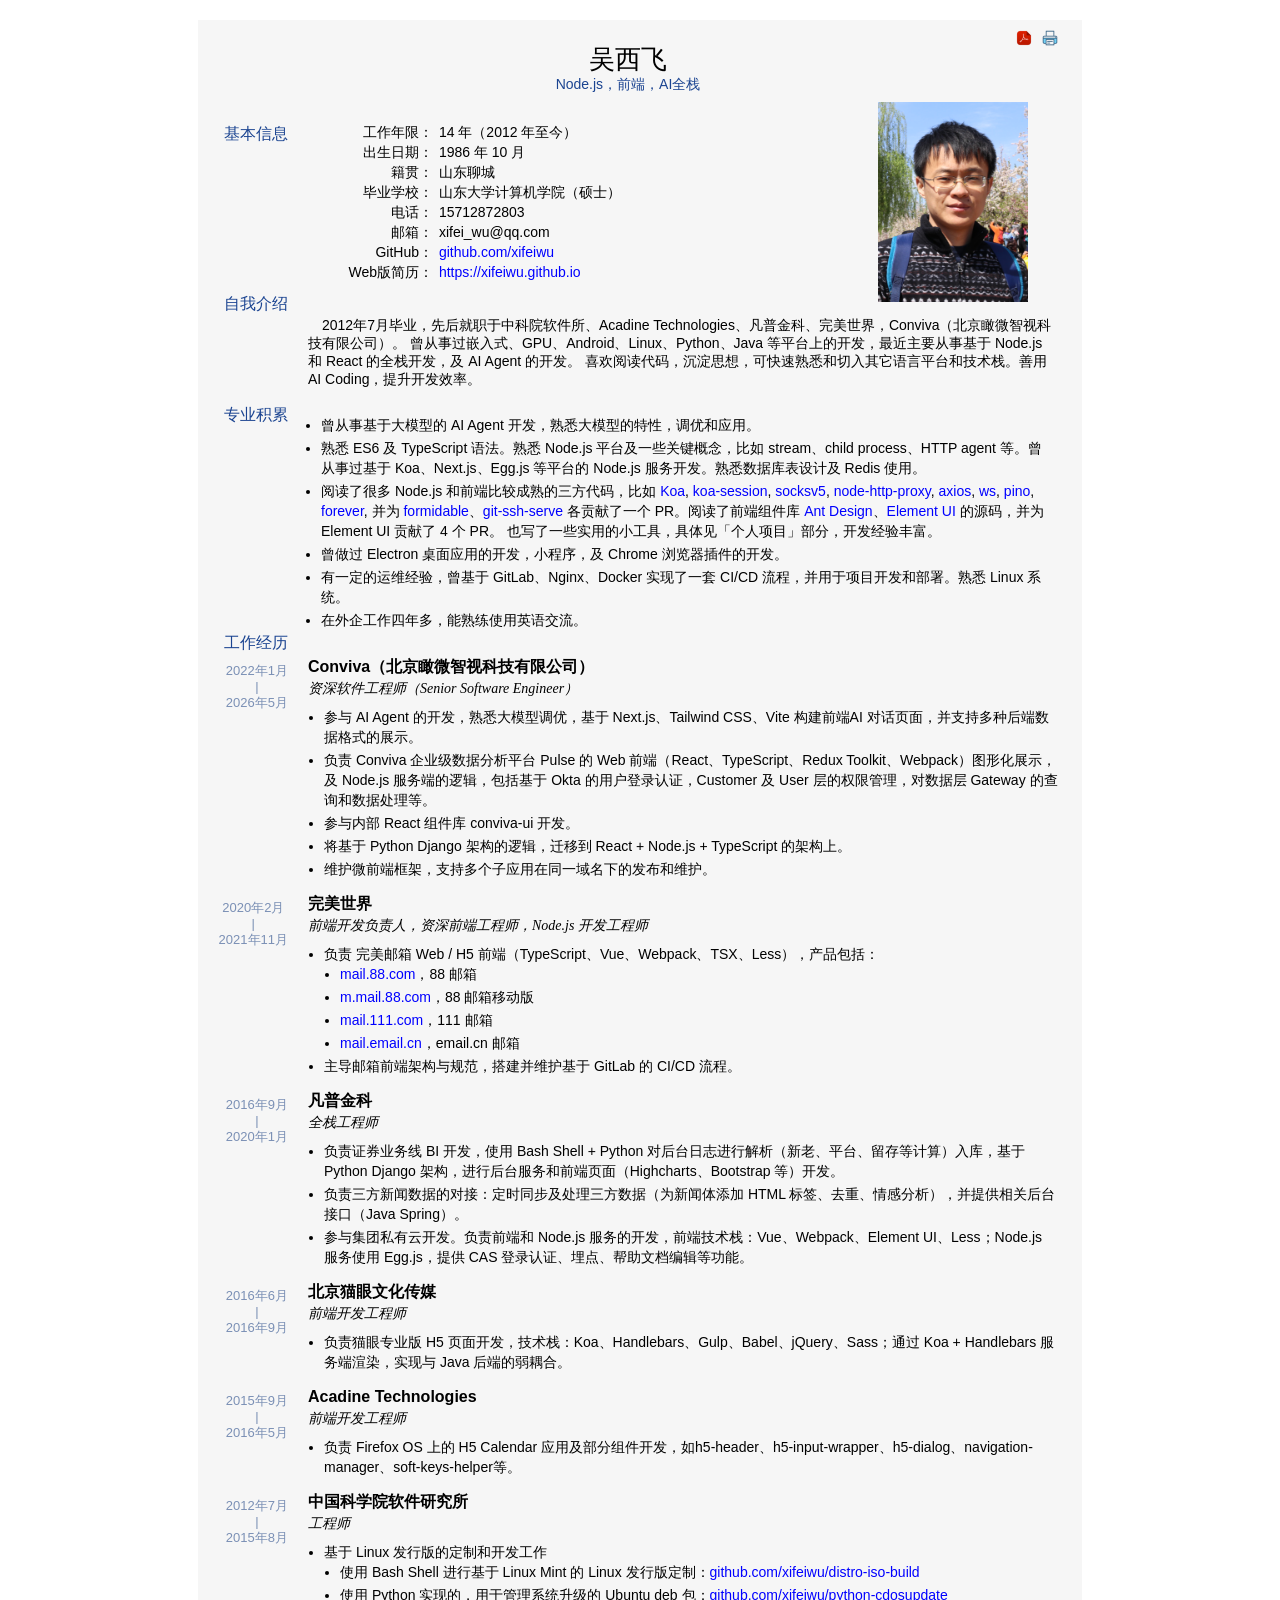
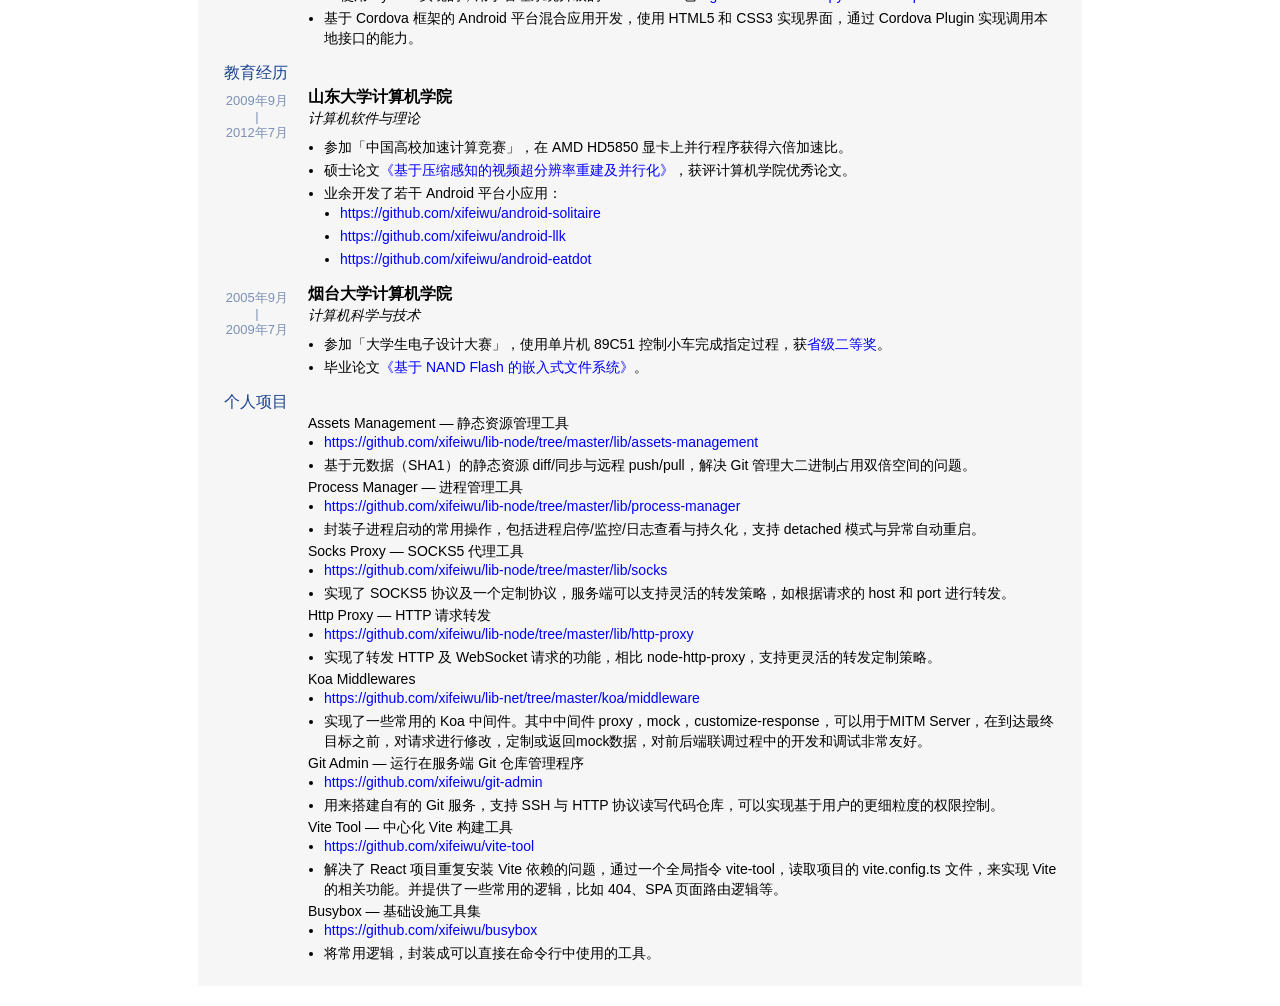
==== index.html @ 42a3e874 "emphasis AI work" ====
<!DOCTYPE html PUBLIC "-//W3C//DTD XHTML 1.0 Transitional//EN" "http://www.w3.org/TR/xhtml1/DTD/xhtml1-transitional.dtd">
<html xmlns="http://www.w3.org/1999/xhtml" lang="zh-CN">
  <head>
    <meta charset="utf-8" />
    <meta name="viewport" content="width=device-width, initial-scale=1" />
    <title>简历-吴西飞</title>
    <link rel="icon" type="image/x-icon" href="images/favicon.png" />
    <link type="text/css" rel="stylesheet" href="css/reset.css" />
    <link type="text/css" rel="stylesheet" href="css/resume.css" />
    <link type="text/css" rel="stylesheet" href="css/print.css" media="print" />
  </head>

  <body>
    <!-- Begin Paper -->
    <div class="resume">
      <div class="action-entries">
        <a class="version hidden" title="English version" href="index-en.html">EN</a>
        <a title="pdf简历" href="javascript:window.print()">
          <img src="images/pdf_32px.ico" width="16" height="16" alt="pdf简历" />
        </a>
        <a title="打印简历" href="javascript:window.print()">
          <img src="images/printer_32px.ico" width="16" height="16" alt="打印简历" />
        </a>
      </div>
      <section class="first-glance">
        <div class="name">吴西飞</div>
        <div class="role">Node.js，前端，AI全栈</div>
      </section>
      <section class="general-info layout">
        <h1 class="left">基本信息</h1>
        <div class="right info-list">
          <div>
            <span class="key">工作年限：</span>
            <span class="value">14 年（2012 年至今）</span>
          </div>
          <div>
            <span class="key">出生日期：</span>
            <span class="value">1986 年 10 月</span>
          </div>
          <div>
            <span class="key">籍贯：</span>
            <span class="value">山东聊城</span>
          </div>
          <div>
            <span class="key">毕业学校：</span>
            <span class="value">山东大学计算机学院（硕士）</span>
          </div>
          <div>
            <span class="key">电话：</span>
            <span class="value">15712872803</span>
          </div>
          <div>
            <span class="key">邮箱：</span>
            <span class="value">xifei_wu@qq.com</span>
          </div>
          <div>
            <span class="key">GitHub：</span>
            <span class="value"
              ><a href="https://github.com/xifeiwu" target="_blank">github.com/xifeiwu</a></span
            >
          </div>
          <div>
            <span class="key">Web版简历：</span>
            <span class="value"
              ><a target="_blank" href="https://xifeiwu.github.io">https://xifeiwu.github.io</a></span
            >
          </div>
          <div class="hidden">
            <span class="key">个人站点：</span>
            <span class="value"><a target="_blank" href="http://elif.site">http://elif.site</a></span>
          </div>
          <div class="hidden">
            <span class="key">前端工作展示：</span>
            <span class="value"
              ><a target="_blank" href="http://elif.site/show-case/h5">http://elif.site/show-case/h5</a></span
            >
          </div>
        </div>
        <img class="portrait" src="images/xifei_2020.jpg" title="xifei wu" />
      </section>
      <section class="self-introduce">
        <div class="layout no-margin">
          <h1 class="left">自我介绍</h1>
        </div>
        <div class="layout from-right">
          <div class="right">
            <p>
              <span
                >2012年7月毕业，先后就职于中科院软件所、Acadine
                Technologies、凡普金科、完美世界，Conviva（北京瞰微智视科技有限公司）。</span
              >
              <span
                >曾从事过嵌入式、GPU、Android、Linux、Python、Java 等平台上的开发，最近主要从事基于 Node.js 和
                React 的全栈开发，及 AI Agent 的开发。</span
              >
              <span
                >喜欢阅读代码，沉淀思想，可快速熟悉和切入其它语言平台和技术栈。善用 AI
                Coding，提升开发效率。</span
              >
            </p>
          </div>
        </div>
      </section>
      <section class="technologies">
        <div class="layout">
          <h1 class="left">专业积累</h1>
          <div class="right" style="position: relative; top: 12px; left: -3px">
            <ul>
              <li>曾从事基于大模型的 AI Agent 开发，熟悉大模型的特性，调优和应用。</li>
              <li>
                <span
                  >熟悉 ES6 及 TypeScript 语法。熟悉 Node.js 平台及一些关键概念，比如 stream、child
                  process、HTTP agent 等。曾从事过基于 Koa、Next.js、Egg.js 等平台的 Node.js
                  服务开发。熟悉数据库表设计及 Redis 使用。</span
                >
              </li>
              <li>
                阅读了很多 Node.js 和前端比较成熟的三方代码，比如
                <a target="_blank" href="https://github.com/koajs/koa">Koa</a>,
                <a target="_blank" href="https://github.com/koajs/static-cache" class="hidden"
                  >koa-static-middleware</a
                >
                <a target="_blank" href="https://github.com/koajs/session">koa-session</a>,
                <a target="_blank" href="https://github.com/mscdex/socksv5">socksv5</a>,
                <a target="_blank" href="https://github.com/nodejitsu/node-http-proxy">node-http-proxy</a>,
                <a target="_blank" href="https://github.com/axios/axios">axios</a>,
                <a target="_blank" href="https://github.com/websockets/ws">ws</a>,
                <a target="_blank" href="https://github.com/pinojs/pino">pino</a>,
                <a target="_blank" href="https://github.com/foreversd/forever">forever</a>, 并为
                <a target="_blank" href="https://github.com/node-formidable/node-formidable">formidable</a
                ><a
                  target="_blank"
                  href="https://github.com/node-formidable/node-formidable/pull/513"
                  class="hidden"
                  >[513]</a
                >、<a target="_blank" href="https://github.com/deian/git-ssh-serve">git-ssh-serve</a
                ><a target="_blank" href="https://github.com/deian/git-ssh-server/pull/4" class="hidden"
                  >[4]</a
                >
                各贡献了一个 PR。阅读了前端组件库
                <a target="_blank" href="https://github.com/ant-design/ant-design">Ant Design</a>、<a
                  target="_blank"
                  href="https://github.com/ElemeFE/element"
                  >Element UI</a
                >
                的源码，并为 Element UI 贡献了 4 个 PR。
                <a target="_blank" href="https://github.com/ElemeFE/element/pull/8861" class="hidden"
                  >[8861]</a
                >
                <a target="_blank" href="https://github.com/ElemeFE/element/pull/9125" class="hidden"
                  >[9125]</a
                >
                <a target="_blank" href="https://github.com/ElemeFE/element/pull/9408" class="hidden"
                  >[9408]</a
                >
                <a target="_blank" href="https://github.com/ElemeFE/element/pull/14196" class="hidden"
                  >[14196]</a
                >
                也写了一些实用的小工具，具体见「个人项目」部分，开发经验丰富。
              </li>
              <li>曾做过 Electron 桌面应用的开发，小程序，及 Chrome 浏览器插件的开发。</li>
              <li>
                有一定的运维经验，曾基于 GitLab、Nginx、Docker 实现了一套 CI/CD
                流程，并用于项目开发和部署。熟悉 Linux 系统。
              </li>
              <li>在外企工作四年多，能熟练使用英语交流。</li>
              <li class="hidden">
                自研基础设施工具（Busybox、git-admin、vite-tool
                等）详见上方「个人项目」；熟悉网络编程：TCP、HTTP(S)、WebSocket、SOCKS5、SSH 等协议。
              </li>
            </ul>
          </div>
        </div>
      </section>
      <section class="work-experience">
        <div class="layout no-margin">
          <h1 class="left">工作经历</h1>
        </div>
        <section class="layout">
          <div class="left">
            <div class="interval">
              <div>2022年1月</div>
              <div>|</div>
              <div>2026年5月</div>
            </div>
          </div>
          <div class="right">
            <h2>Conviva（北京瞰微智视科技有限公司）</h2>
            <div class="sub-title">资深软件工程师（Senior Software Engineer）</div>
            <ul class="list">
              <li>
                参与 AI Agent 的开发，熟悉大模型调优，基于 Next.js、Tailwind CSS、Vite 构建前端AI
                对话页面，并支持多种后端数据格式的展示。
              </li>
              <li>
                负责 <strong>Conviva</strong> 企业级数据分析平台 <strong>Pulse</strong> 的 Web
                前端（React、TypeScript、Redux Toolkit、Webpack）图形化展示，及 Node.js 服务端的逻辑，包括基于
                Okta 的用户登录认证，Customer 及 User 层的权限管理，对数据层 Gateway 的查询和数据处理等。
              </li>
              <li>参与内部 React 组件库 <strong>conviva-ui</strong> 开发。</li>
              <li>将基于 Python Django 架构的逻辑，迁移到 React + Node.js + TypeScript 的架构上。</li>

              <li>维护微前端框架，支持多个子应用在同一域名下的发布和维护。</li>
            </ul>
          </div>
        </section>
        <section class="layout">
          <div class="left">
            <div class="interval">
              <div>2020年2月</div>
              <div>|</div>
              <div>2021年11月</div>
            </div>
          </div>
          <div class="right">
            <h2>完美世界</h2>
            <div class="sub-title">前端开发负责人，资深前端工程师，Node.js 开发工程师</div>
            <ul class="list">
              <li>
                负责 <strong>完美邮箱</strong> Web / H5
                前端（TypeScript、Vue、Webpack、TSX、Less），产品包括：
                <ul>
                  <li><a href="https://mail.88.com" target="_blank">mail.88.com</a>，88 邮箱</li>
                  <li><a href="https://m.mail.88.com" target="_blank">m.mail.88.com</a>，88 邮箱移动版</li>
                  <li><a href="https://mail.111.com" target="_blank">mail.111.com</a>，111 邮箱</li>
                  <li><a href="https://mail.email.cn" target="_blank">mail.email.cn</a>，email.cn 邮箱</li>
                </ul>
              </li>
              <li>主导邮箱前端架构与规范，搭建并维护基于 GitLab 的 CI/CD 流程。</li>
            </ul>
          </div>
        </section>
        <section class="layout">
          <div class="left">
            <div class="interval">
              <div>2016年9月</div>
              <div>|</div>
              <div>2020年1月</div>
            </div>
          </div>
          <div class="right">
            <h2>凡普金科</h2>
            <div class="sub-title">全栈工程师</div>
            <ul class="list">
              <li>
                负责证券业务线 BI 开发，使用 Bash Shell + Python
                对后台日志进行解析（新老、平台、留存等计算）入库，基于 Python Django
                架构，进行后台服务和前端页面（Highcharts、Bootstrap 等）开发。
              </li>
              <li>
                负责三方新闻数据的对接：定时同步及处理三方数据（为新闻体添加 HTML
                标签、去重、情感分析），并提供相关后台接口（Java Spring）。
              </li>
              <li>
                参与集团私有云开发。负责前端和 Node.js 服务的开发，前端技术栈：Vue、Webpack、Element
                UI、Less；Node.js 服务使用 Egg.js，提供 CAS 登录认证、埋点、帮助文档编辑等功能。
              </li>
            </ul>
          </div>
        </section>
        <section class="layout">
          <div class="left">
            <div class="interval">
              <div>2016年6月</div>
              <div>|</div>
              <div>2016年9月</div>
            </div>
          </div>
          <div class="right">
            <h2>北京猫眼文化传媒</h2>
            <div class="sub-title">前端开发工程师</div>
            <ul class="list">
              <li>
                负责猫眼专业版 H5 页面开发，技术栈：Koa、Handlebars、Gulp、Babel、jQuery、Sass；通过 Koa +
                Handlebars 服务端渲染，实现与 Java 后端的弱耦合。
              </li>
            </ul>
          </div>
        </section>
        <section class="layout">
          <div class="left">
            <div class="interval">
              <div>2015年9月</div>
              <div>|</div>
              <div>2016年5月</div>
            </div>
          </div>
          <div class="right">
            <h2>Acadine Technologies</h2>
            <div class="sub-title">前端开发工程师</div>
            <ul class="list">
              <li>
                负责 Firefox OS 上的 H5 Calendar
                应用及部分组件开发，如h5-header、h5-input-wrapper、h5-dialog、navigation-manager、soft-keys-helper等。
              </li>
            </ul>
          </div>
        </section>
        <section class="layout">
          <div class="left">
            <div class="interval">
              <div>2012年7月</div>
              <div>|</div>
              <div>2015年8月</div>
            </div>
          </div>
          <div class="right">
            <h2>中国科学院软件研究所</h2>
            <div class="sub-title">工程师</div>
            <ul class="list">
              <li>
                基于 Linux 发行版的定制和开发工作
                <ul>
                  <li>
                    使用 Bash Shell 进行基于 Linux Mint 的 Linux 发行版定制：<a
                      href="https://github.com/xifeiwu/distro-iso-build"
                      target="_blank"
                      >github.com/xifeiwu/distro-iso-build</a
                    >
                  </li>
                  <li>
                    使用 Python 实现的，用于管理系统升级的 Ubuntu deb 包：<a
                      href="https://github.com/xifeiwu/python-cdosupdate"
                      target="_blank"
                      >github.com/xifeiwu/python-cdosupdate</a
                    >
                  </li>
                </ul>
              </li>
              <li>
                基于 Cordova 框架的 Android 平台混合应用开发，使用 HTML5 和 CSS3 实现界面，通过 Cordova Plugin
                实现调用本地接口的能力。
              </li>
              <li class="hidden">
                使用PHP实现的文本解析服务
                <ul>
                  <li>
                    a simple text parser written by php:
                    <a href="https://github.com/xifeiwu/php-exam-parser"
                      >https://github.com/xifeiwu/php-exam-parser</a
                    >
                  </li>
                </ul>
              </li>
            </ul>
          </div>
        </section>
      </section>
      <section class="education">
        <div class="layout no-margin">
          <h1 class="left">教育经历</h1>
        </div>
        <section class="layout">
          <div class="left">
            <div class="interval">
              <div>2009年9月</div>
              <div>|</div>
              <div>2012年7月</div>
            </div>
          </div>
          <div class="right">
            <h2>山东大学计算机学院</h2>
            <div class="sub-title">计算机软件与理论</div>
            <ul class="list">
              <li>参加「中国高校加速计算竞赛」，在 AMD HD5850 显卡上并行程序获得六倍加速比。</li>
              <li>
                硕士论文<a href="files/基于压缩感知的视频超分辨率重建及并行化.pdf" target="_blank"
                  >《基于压缩感知的视频超分辨率重建及并行化》</a
                >，获评计算机学院优秀论文。
              </li>
              <li>
                业余开发了若干 Android 平台小应用：
                <ul>
                  <li>
                    <a href="https://github.com/xifeiwu/android-solitaire" target="_blank"
                      >https://github.com/xifeiwu/android-solitaire</a
                    >
                  </li>
                  <li>
                    <a href="https://github.com/xifeiwu/android-llk" target="_blank"
                      >https://github.com/xifeiwu/android-llk</a
                    >
                  </li>
                  <li>
                    <a href="https://github.com/xifeiwu/android-eatdot" target="_blank"
                      >https://github.com/xifeiwu/android-eatdot</a
                    >
                  </li>
                  <li class="hidden">
                    <a href="https://github.com/xifeiwu/android-photopuzzle" target="_blank"
                      >https://github.com/xifeiwu/android-photopuzzle</a
                    >
                  </li>
                </ul>
              </li>
            </ul>
          </div>
        </section>
        <section class="layout">
          <div class="left">
            <div class="interval">
              <div>2005年9月</div>
              <div>|</div>
              <div>2009年7月</div>
            </div>
          </div>
          <div class="right">
            <h2>烟台大学计算机学院</h2>
            <div class="sub-title">计算机科学与技术</div>
            <ul class="list">
              <li>
                参加「大学生电子设计大赛」，使用单片机 89C51 控制小车完成指定过程，获<a
                  href="images/electronic-design.jpg"
                  target="_blank"
                  >省级二等奖</a
                >。
              </li>
              <li>
                毕业论文<a href="files/基于NAND Flash的嵌入式文件系统.pdf" target="_blank"
                  >《基于 NAND Flash 的嵌入式文件系统》</a
                >。
              </li>
            </ul>
          </div>
        </section>
      </section>
      <section class="projects personal-projects">
        <div class="layout no-margin">
          <h1 class="left">个人项目</h1>
        </div>
        <div class="layout from-right">
          <div class="right">
            <h3>Assets Management — 静态资源管理工具</h3>
            <ul class="list">
              <li>
                <a
                  href="https://github.com/xifeiwu/lib-node/tree/master/lib/assets-management"
                  target="_blank"
                  >https://github.com/xifeiwu/lib-node/tree/master/lib/assets-management</a
                >
              </li>
              <li>
                基于元数据（SHA1）的静态资源 diff/同步与远程 push/pull，解决 Git
                管理大二进制占用双倍空间的问题。
              </li>
            </ul>
            <h3>Process Manager — 进程管理工具</h3>
            <ul class="list">
              <li>
                <a href="https://github.com/xifeiwu/lib-node/tree/master/lib/process-manager" target="_blank"
                  >https://github.com/xifeiwu/lib-node/tree/master/lib/process-manager</a
                >
              </li>
              <li>
                封装子进程启动的常用操作，包括进程启停/监控/日志查看与持久化，支持 detached
                模式与异常自动重启。
              </li>
            </ul>
            <h3>Socks Proxy — SOCKS5 代理工具</h3>
            <ul class="list">
              <li>
                <a href="https://github.com/xifeiwu/lib-node/tree/master/lib/socks" target="_blank"
                  >https://github.com/xifeiwu/lib-node/tree/master/lib/socks</a
                >
              </li>
              <li>
                实现了 SOCKS5 协议及一个定制协议，服务端可以支持灵活的转发策略，如根据请求的 host 和 port
                进行转发。
              </li>
            </ul>
            <h3>Http Proxy — HTTP 请求转发</h3>
            <ul class="list">
              <li>
                <a href="https://github.com/xifeiwu/lib-node/tree/master/lib/http-proxy" target="_blank"
                  >https://github.com/xifeiwu/lib-node/tree/master/lib/http-proxy</a
                >
              </li>
              <li>
                实现了转发 HTTP 及 WebSocket 请求的功能，相比 node-http-proxy，支持更灵活的转发定制策略。
              </li>
            </ul>
            <h3>Koa Middlewares</h3>
            <ul class="list">
              <li>
                <a href="https://github.com/xifeiwu/lib-net/tree/master/koa/middleware" target="_blank"
                  >https://github.com/xifeiwu/lib-net/tree/master/koa/middleware</a
                >
              </li>
              <li>
                实现了一些常用的 Koa 中间件。其中中间件 proxy，mock，customize-response，可以用于MITM
                Server，在到达最终目标之前，对请求进行修改，定制或返回mock数据，对前后端联调过程中的开发和调试非常友好。
              </li>
            </ul>
            <h3>Git Admin — 运行在服务端 Git 仓库管理程序</h3>
            <ul class="list">
              <li>
                <a href="https://github.com/xifeiwu/git-admin" target="_blank"
                  >https://github.com/xifeiwu/git-admin</a
                >
              </li>
              <li>
                用来搭建自有的 Git 服务，支持 <strong>SSH</strong> 与
                <strong>HTTP</strong> 协议读写代码仓库，可以实现基于用户的更细粒度的权限控制。
              </li>
            </ul>
            <h3>Vite Tool — 中心化 Vite 构建工具</h3>
            <ul class="list">
              <li>
                <a href="https://github.com/xifeiwu/vite-tool" target="_blank"
                  >https://github.com/xifeiwu/vite-tool</a
                >
              </li>
              <li>
                解决了 React 项目重复安装 Vite 依赖的问题，通过一个全局指令 vite-tool，读取项目的
                vite.config.ts 文件，来实现 Vite 的相关功能。并提供了一些常用的逻辑，比如 404、SPA
                页面路由逻辑等。
              </li>
            </ul>
            <h3>Busybox — 基础设施工具集</h3>
            <ul class="list">
              <li>
                <a href="https://github.com/xifeiwu/busybox" target="_blank"
                  >https://github.com/xifeiwu/busybox</a
                >
              </li>
              <li>将常用逻辑，封装成可以直接在命令行中使用的工具。</li>
            </ul>
          </div>
        </div>
      </section>
    </div>
    <!-- End Paper -->
  </body>
</html>
---- css/resume.css ----
@charset "UTF-8";
.hidden {
  display: none !important;
}
p {
  margin-bottom: 5px;
  text-indent: 14px;
}
ul {
  list-style: disc outside;
  margin-left: 16px;
}
ul li {
  font-size: 14px;
  line-height: 20px;
  margin-bottom: 3px;
}
.resume {
  width: 860px;
  margin: 20px auto;
  padding: 10px 24px 10px 0px;
  background: rgba(136, 136, 136, 0.08);
  font-size: 14px;
  line-height: 18px;
}
.resume > .action-entries {
  display: flex;
  gap: 10px;
  flex-direction: row;
  justify-content: flex-end;
}
.resume .layout {
  display: flex;
  margin-bottom: 10px;
}
.resume .layout.from-right {
  flex-direction: row-reverse;
}
.resume .layout.no-margin {
  margin: 0px;
}
.resume .layout > .left {
  width: 110px;
  padding-right: 20px;
  box-sizing: border-box;
  text-align: right;
}
.resume .layout > .right {
  flex: 1;
  max-width: calc(100% - 110px);
}
.resume h1 {
  font-size: 16px;
  line-height: 24px;
  color: #1b4491;
}
.resume h2 {
  font-weight: bold;
  font-size: 16px;
  line-height: 24px;
}
.resume h3 {
  font-weight: 500;
}
.resume > .first-glance {
  text-align: center;
  margin-bottom: 30px;
}
.resume > .first-glance .name {
  font-size: 26px;
  line-height: 26px;
  margin-bottom: 4px;
}
.resume > .first-glance .role {
  color: #1b4491;
  font-size: 14px;
  line-height: 16px;
}
.resume > .general-info {
  position: relative;
}
.resume > .general-info .info-list {
  display: flex;
  flex-direction: column;
  font-size: 14px;
  line-height: 20px;
}
.resume > .general-info .info-list .key {
  display: inline-block;
  text-align: right;
  width: 125px;
  color: black;
  margin-right: 2px;
}
.resume > .general-info img.portrait {
  width: 150px;
  height: 200px;
  position: absolute;
  right: 30px;
  top: 50%;
  transform: translateY(-50%);
}
.resume .work-experience .interval,
.resume .education .interval {
  display: inline-block;
  padding-top: 8px;
  text-align: center;
  font-size: 13px;
  line-height: 16px;
  color: #7b90b5;
}
.resume .work-experience .sub-title,
.resume .education .sub-title {
  font-family: Georgia, 'Times New Roman', serif;
  font-style: italic;
  font-size: 14px;
  line-height: 20px;
  display: block;
  padding-bottom: 3px;
  margin-bottom: 5px;
}
.resume.english > .basic-info > .form-item .form-item-label {
  width: 60px;
}
.resume.english > .basic-info .my-info {
  padding-left: 0px;
}
.resume.english > .basic-info .my-info > .form-item .form-item-label {
  width: 150px;
  padding-right: 10px;
}
.resume.english > .self-introduce .form-item .form-item-label,
.resume.english > .technologies .form-item .form-item-label,
.resume.english > .projects .form-item .form-item-label {
  width: 36px;
}
.resume.english > .work-experience .form-item .form-item-label,
.resume.english > .education .form-item .form-item-label {
  width: 120px;
  margin-right: 16px;
}
---- css/print.css ----
body {
  font-family: "Trebuchet MS", Arial, Helvetica, sans-serif;
  background-color: white;
  font-size:13pt;
  line-height: 17pt;
}

.resume .action-entries {
  display: none;
}

.resume a {
  color: black;
  font-weight: normal;
}
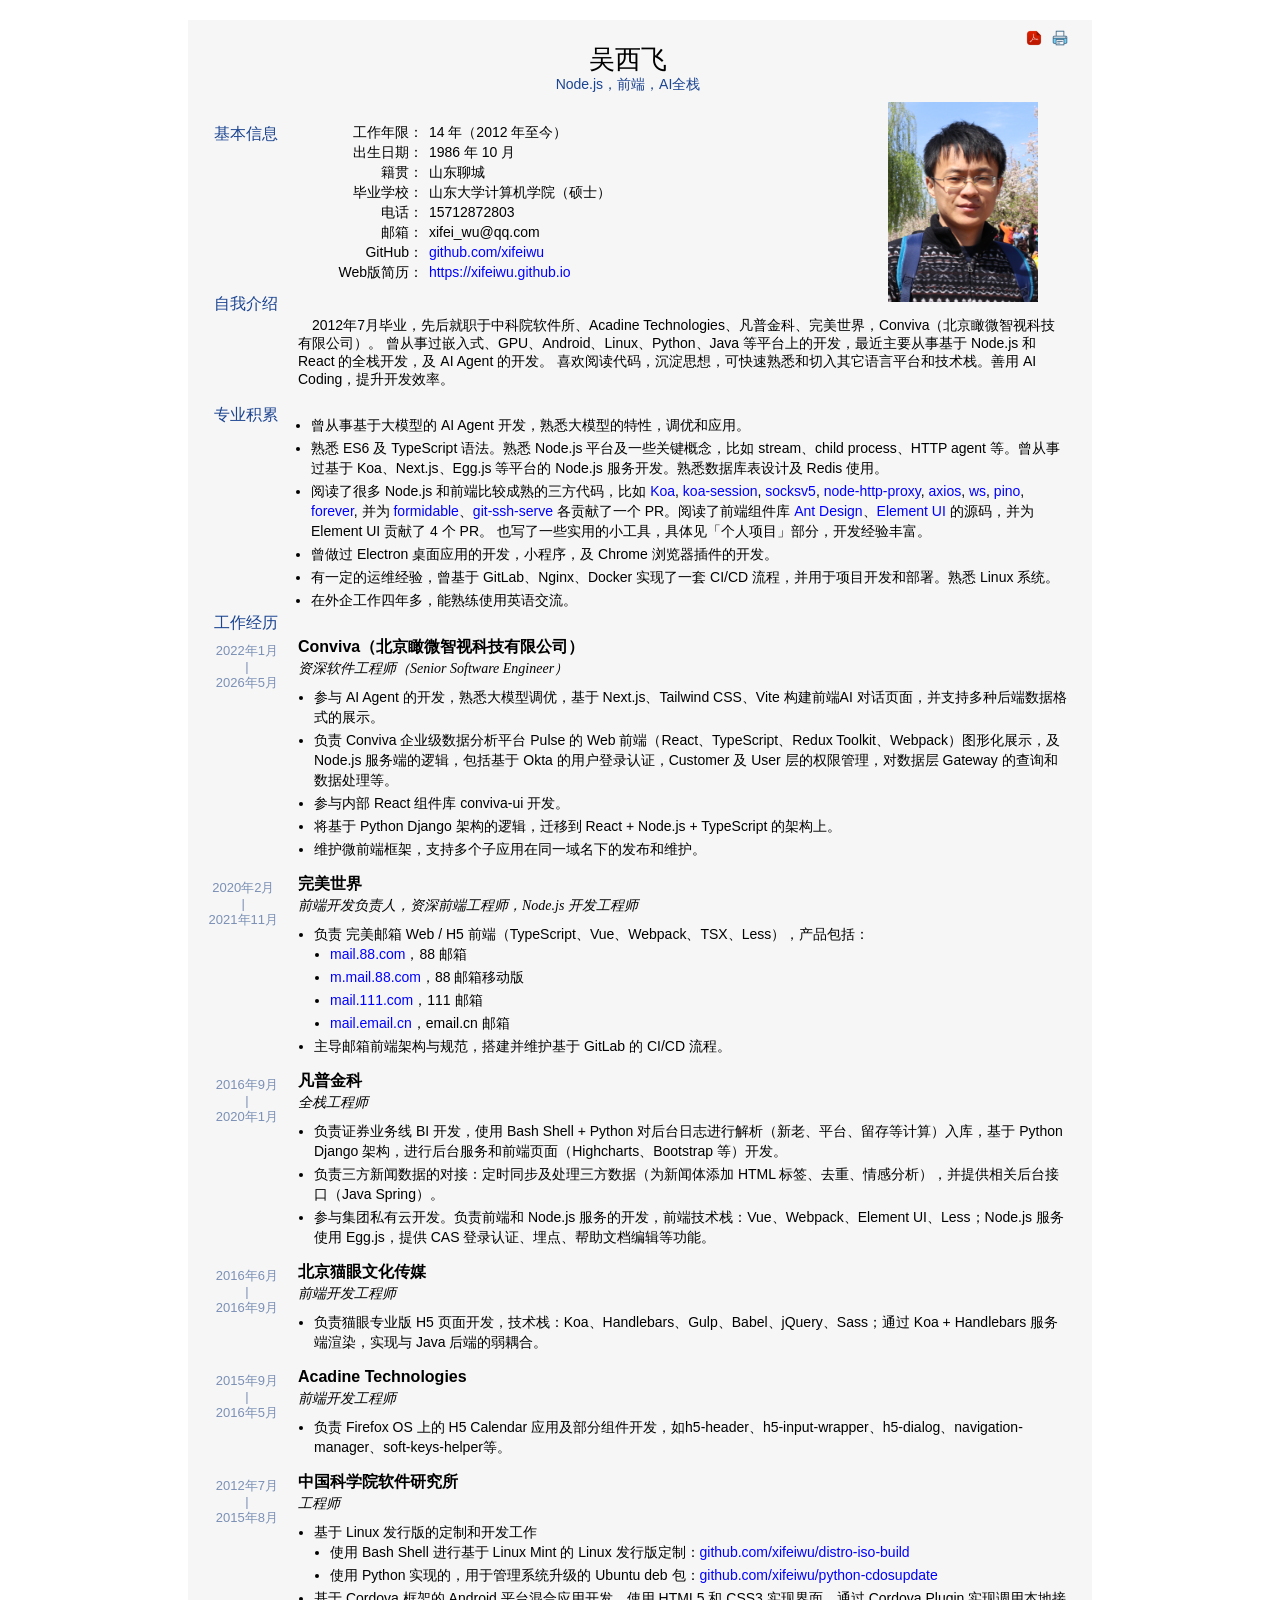
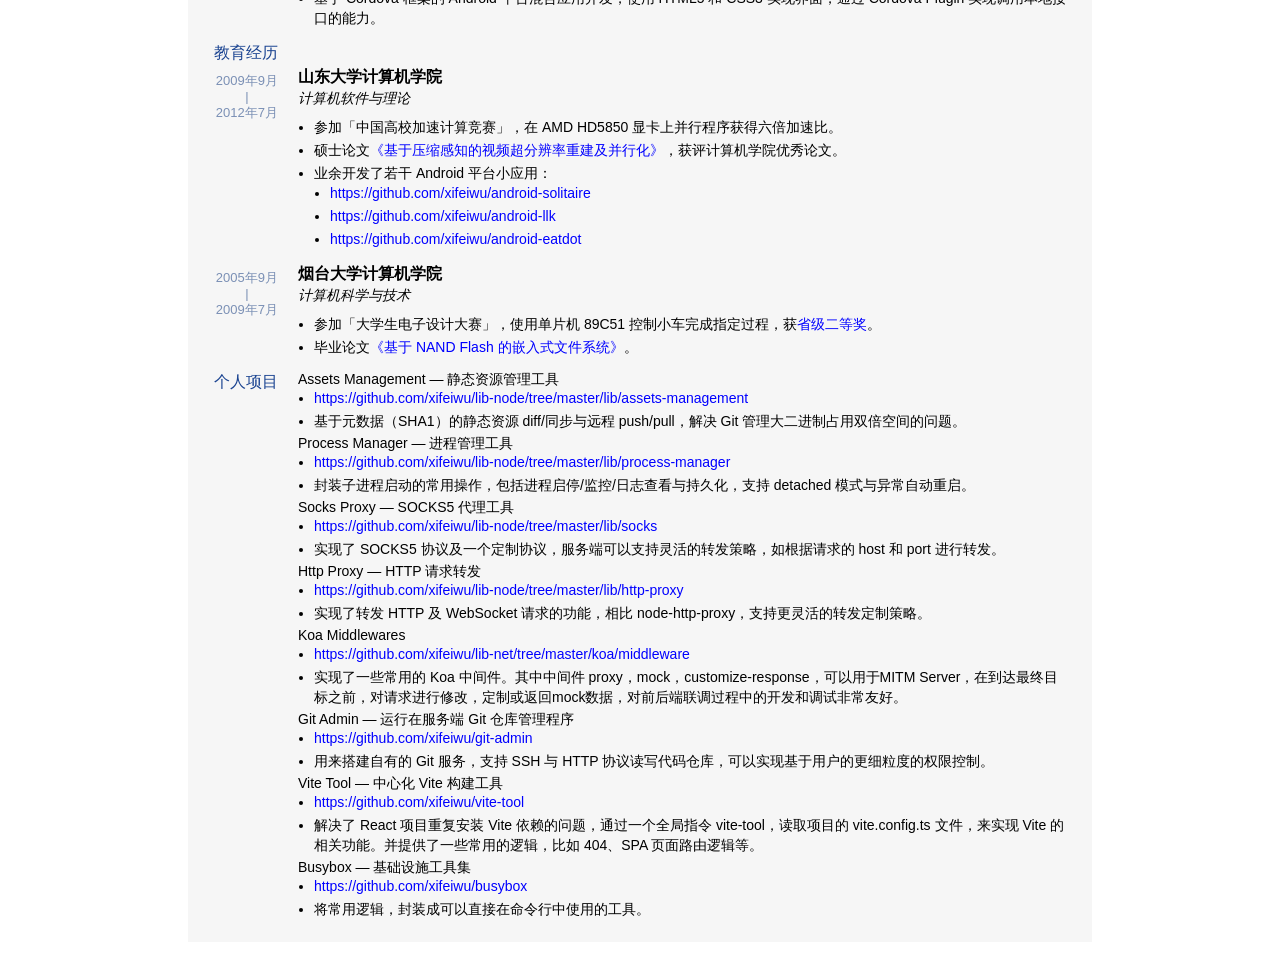
==== commit a952d586: "update layout" ====
--- a/index.html
+++ b/index.html
@@ -425,10 +425,8 @@
         </section>
       </section>
       <section class="projects personal-projects">
-        <div class="layout no-margin">
+        <div class="layout">
           <h1 class="left">个人项目</h1>
-        </div>
-        <div class="layout from-right">
           <div class="right">
             <h3>Assets Management — 静态资源管理工具</h3>
             <ul class="list">
--- a/css/resume.css
+++ b/css/resume.css
@@ -16,7 +16,7 @@
   margin-bottom: 3px;
 }
 .resume {
-  width: 860px;
+  width: 880px;
   margin: 20px auto;
   padding: 10px 24px 10px 0px;
   background: rgba(136, 136, 136, 0.08);
--- a/css/print.css
+++ b/css/print.css
@@ -1,8 +1,12 @@
 body {
-  font-family: "Trebuchet MS", Arial, Helvetica, sans-serif;
+  font-family: 'Trebuchet MS', Arial, Helvetica, sans-serif;
   background-color: white;
-  font-size:13pt;
+  font-size: 13pt;
   line-height: 17pt;
+}
+.resume {
+  margin: 0px;
+  padding: 0px;
 }
 
 .resume .action-entries {
@@ -13,3 +17,6 @@
   color: black;
   font-weight: normal;
 }
+.resume .layout > .left {
+  width: 90px;
+}
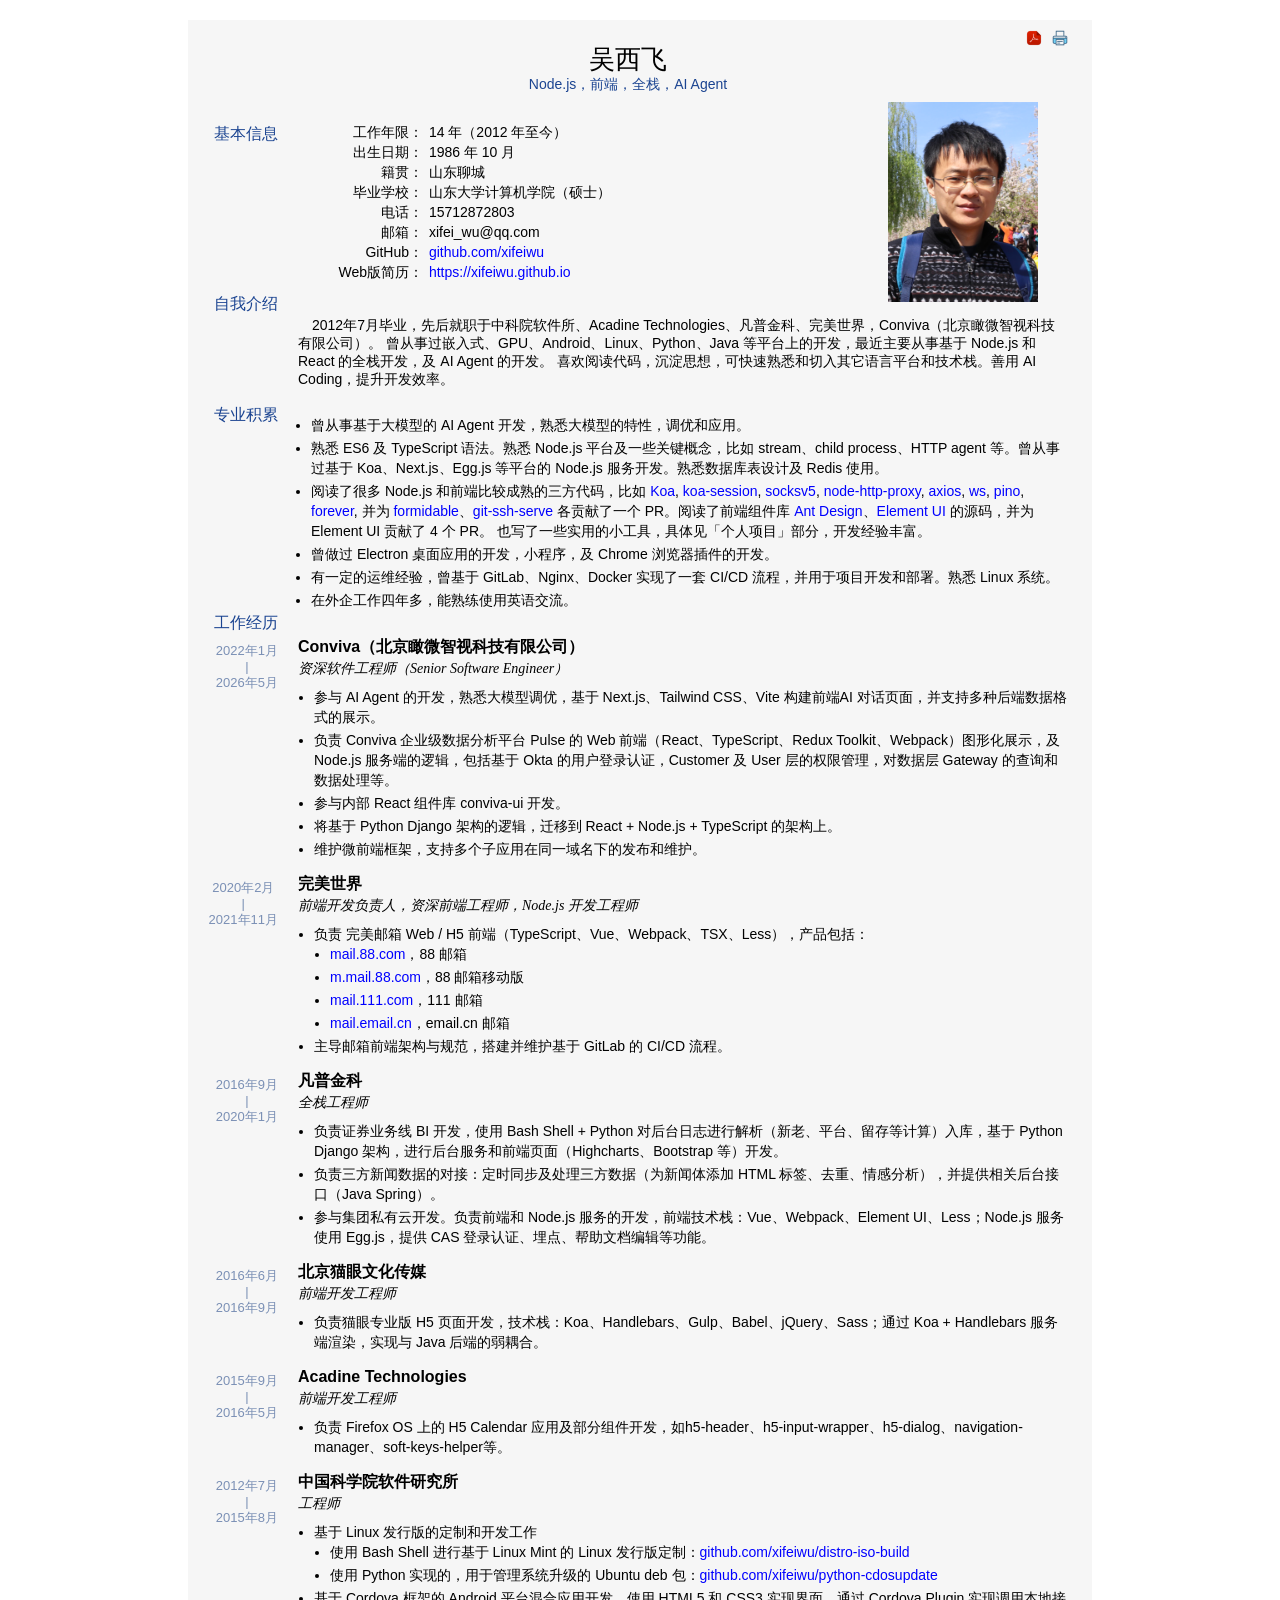
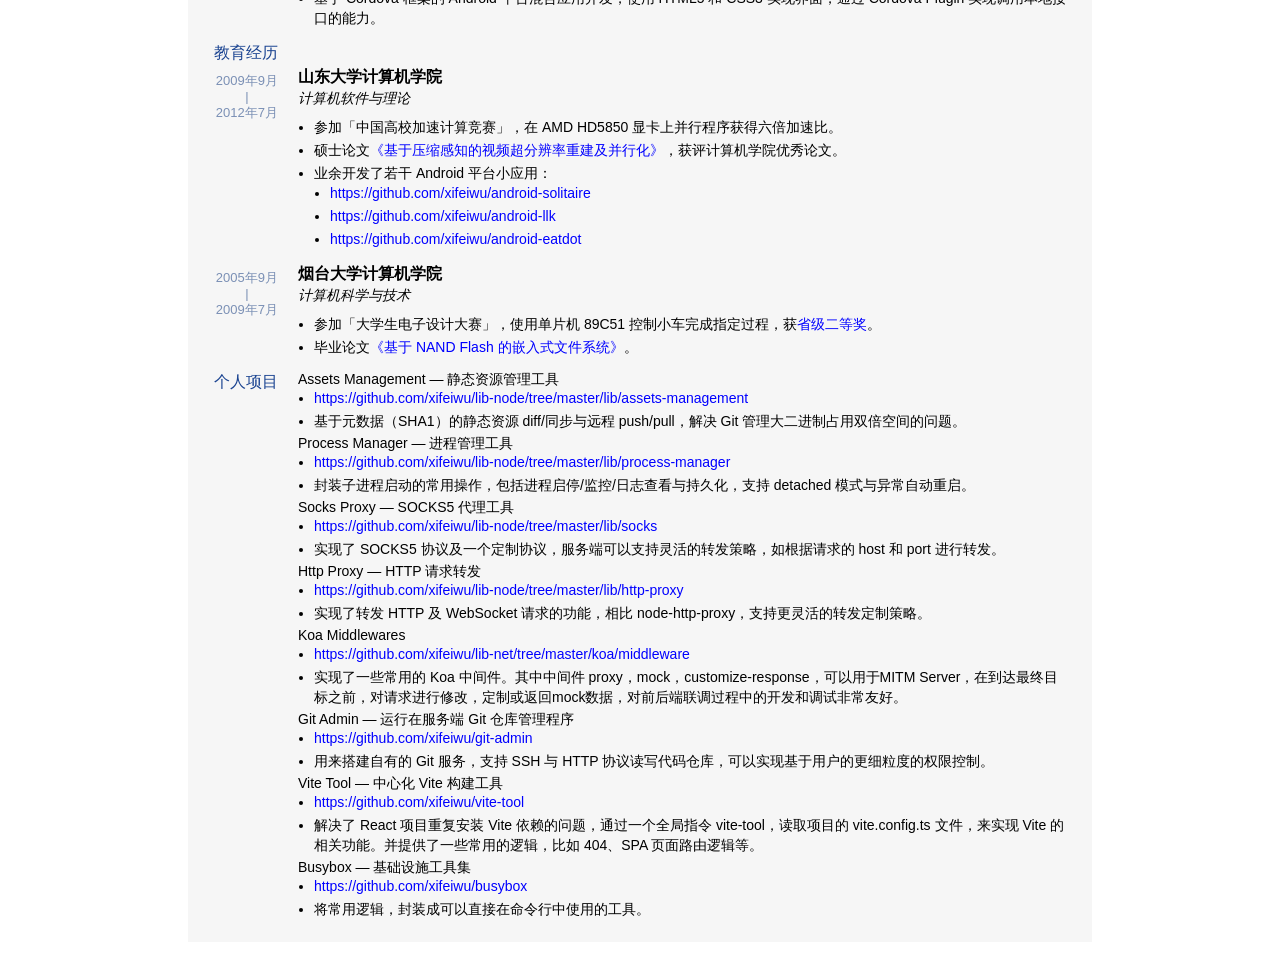
==== commit 38627f9d: "add position AI Agent" ====
--- a/index.html
+++ b/index.html
@@ -24,7 +24,7 @@
       </div>
       <section class="first-glance">
         <div class="name">吴西飞</div>
-        <div class="role">Node.js，前端，AI全栈</div>
+        <div class="role">Node.js，前端，全栈，AI Agent</div>
       </section>
       <section class="general-info layout">
         <h1 class="left">基本信息</h1>
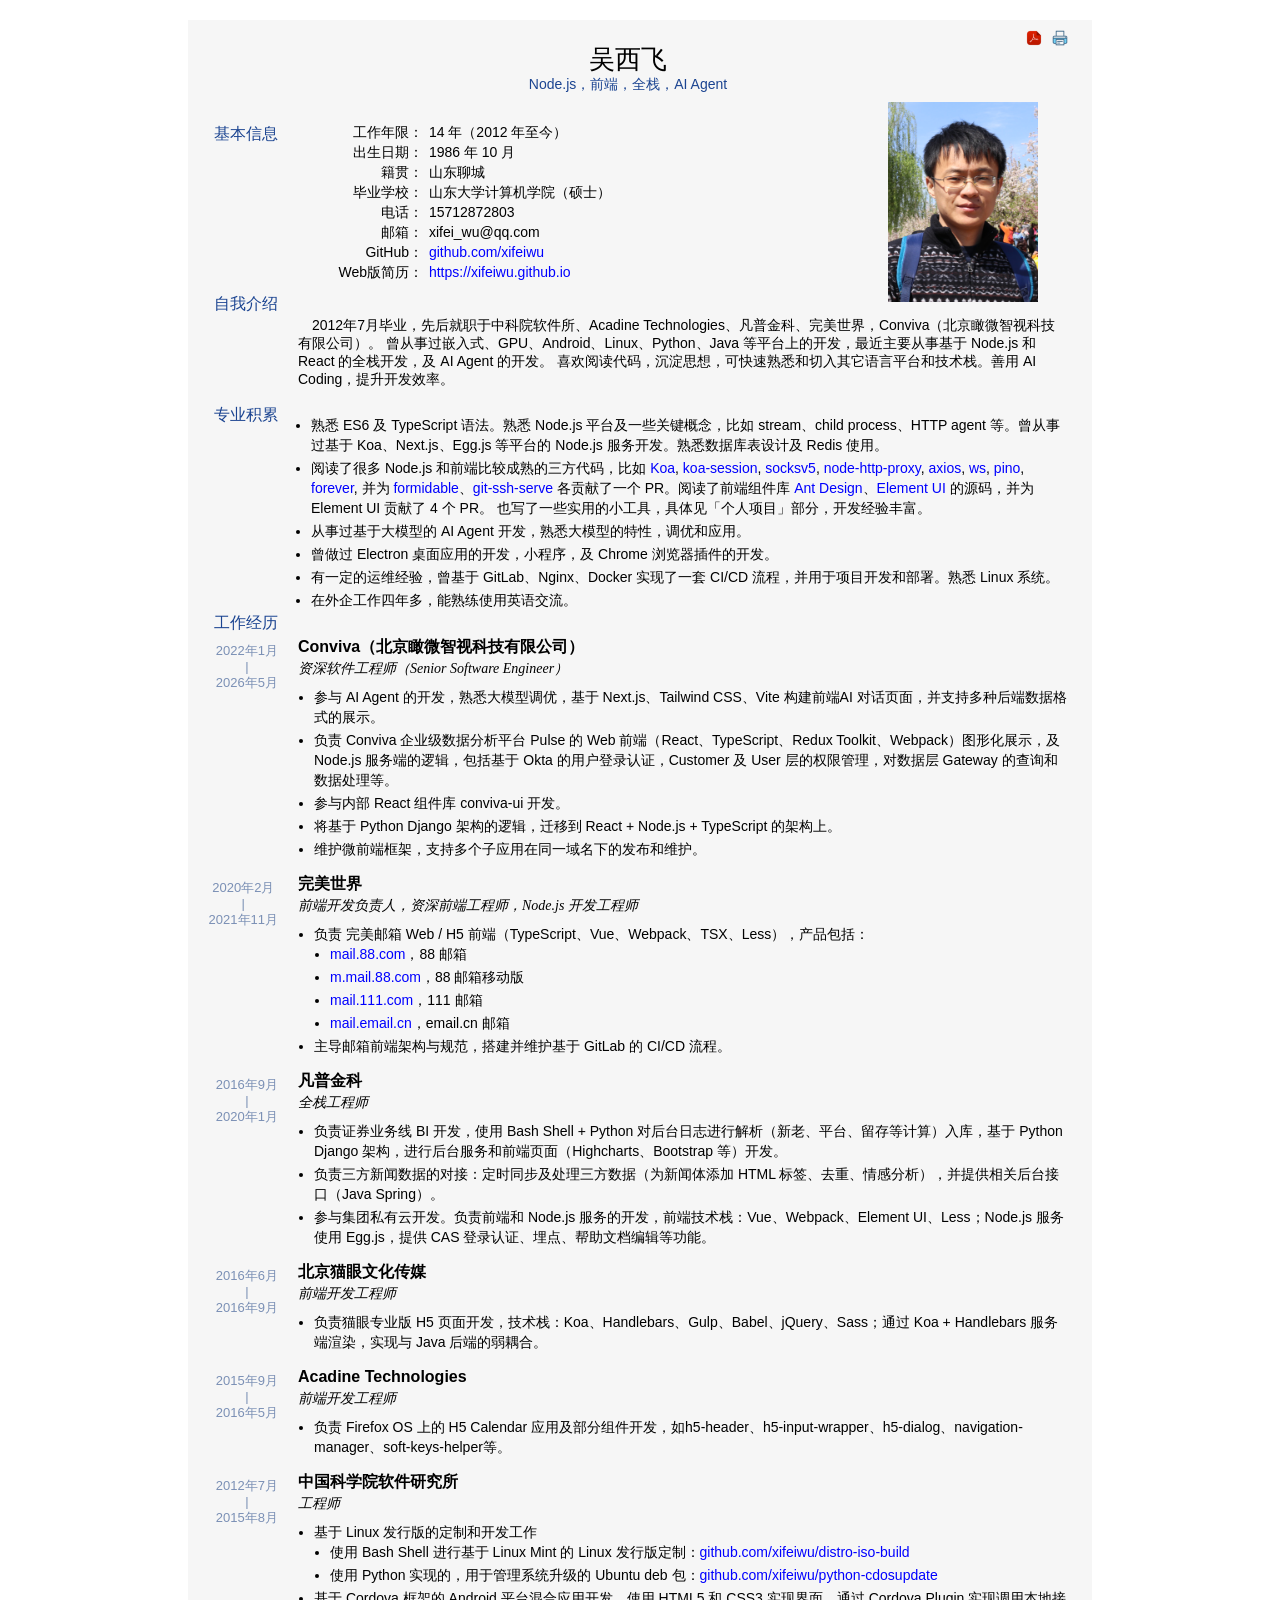
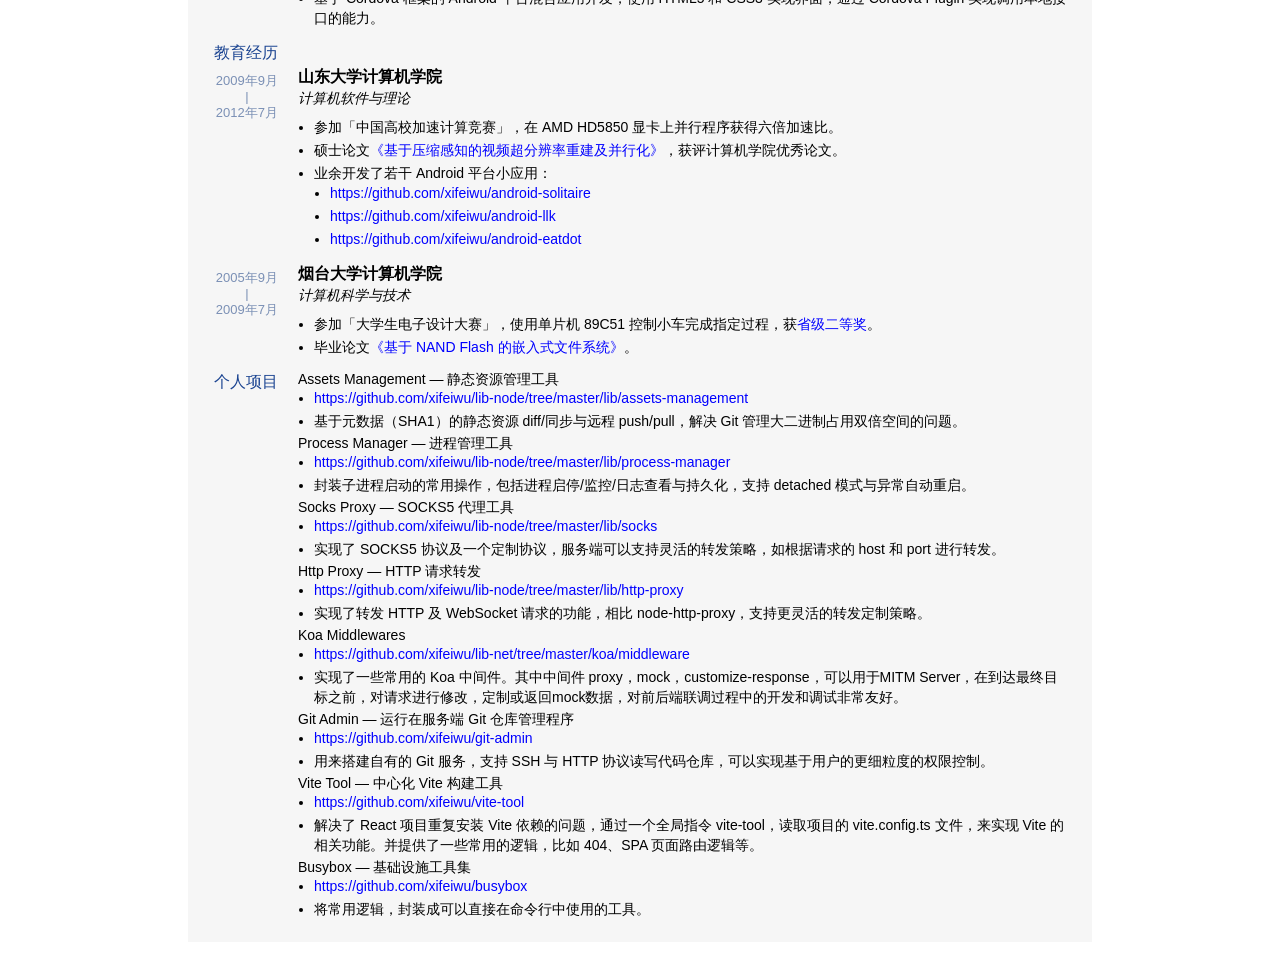
==== commit 3c48d4b1: "adjust sequence" ====
--- a/index.html
+++ b/index.html
@@ -106,7 +106,6 @@
           <h1 class="left">专业积累</h1>
           <div class="right" style="position: relative; top: 12px; left: -3px">
             <ul>
-              <li>曾从事基于大模型的 AI Agent 开发，熟悉大模型的特性，调优和应用。</li>
               <li>
                 <span
                   >熟悉 ES6 及 TypeScript 语法。熟悉 Node.js 平台及一些关键概念，比如 stream、child
@@ -158,6 +157,7 @@
                 >
                 也写了一些实用的小工具，具体见「个人项目」部分，开发经验丰富。
               </li>
+              <li>从事过基于大模型的 AI Agent 开发，熟悉大模型的特性，调优和应用。</li>
               <li>曾做过 Electron 桌面应用的开发，小程序，及 Chrome 浏览器插件的开发。</li>
               <li>
                 有一定的运维经验，曾基于 GitLab、Nginx、Docker 实现了一套 CI/CD
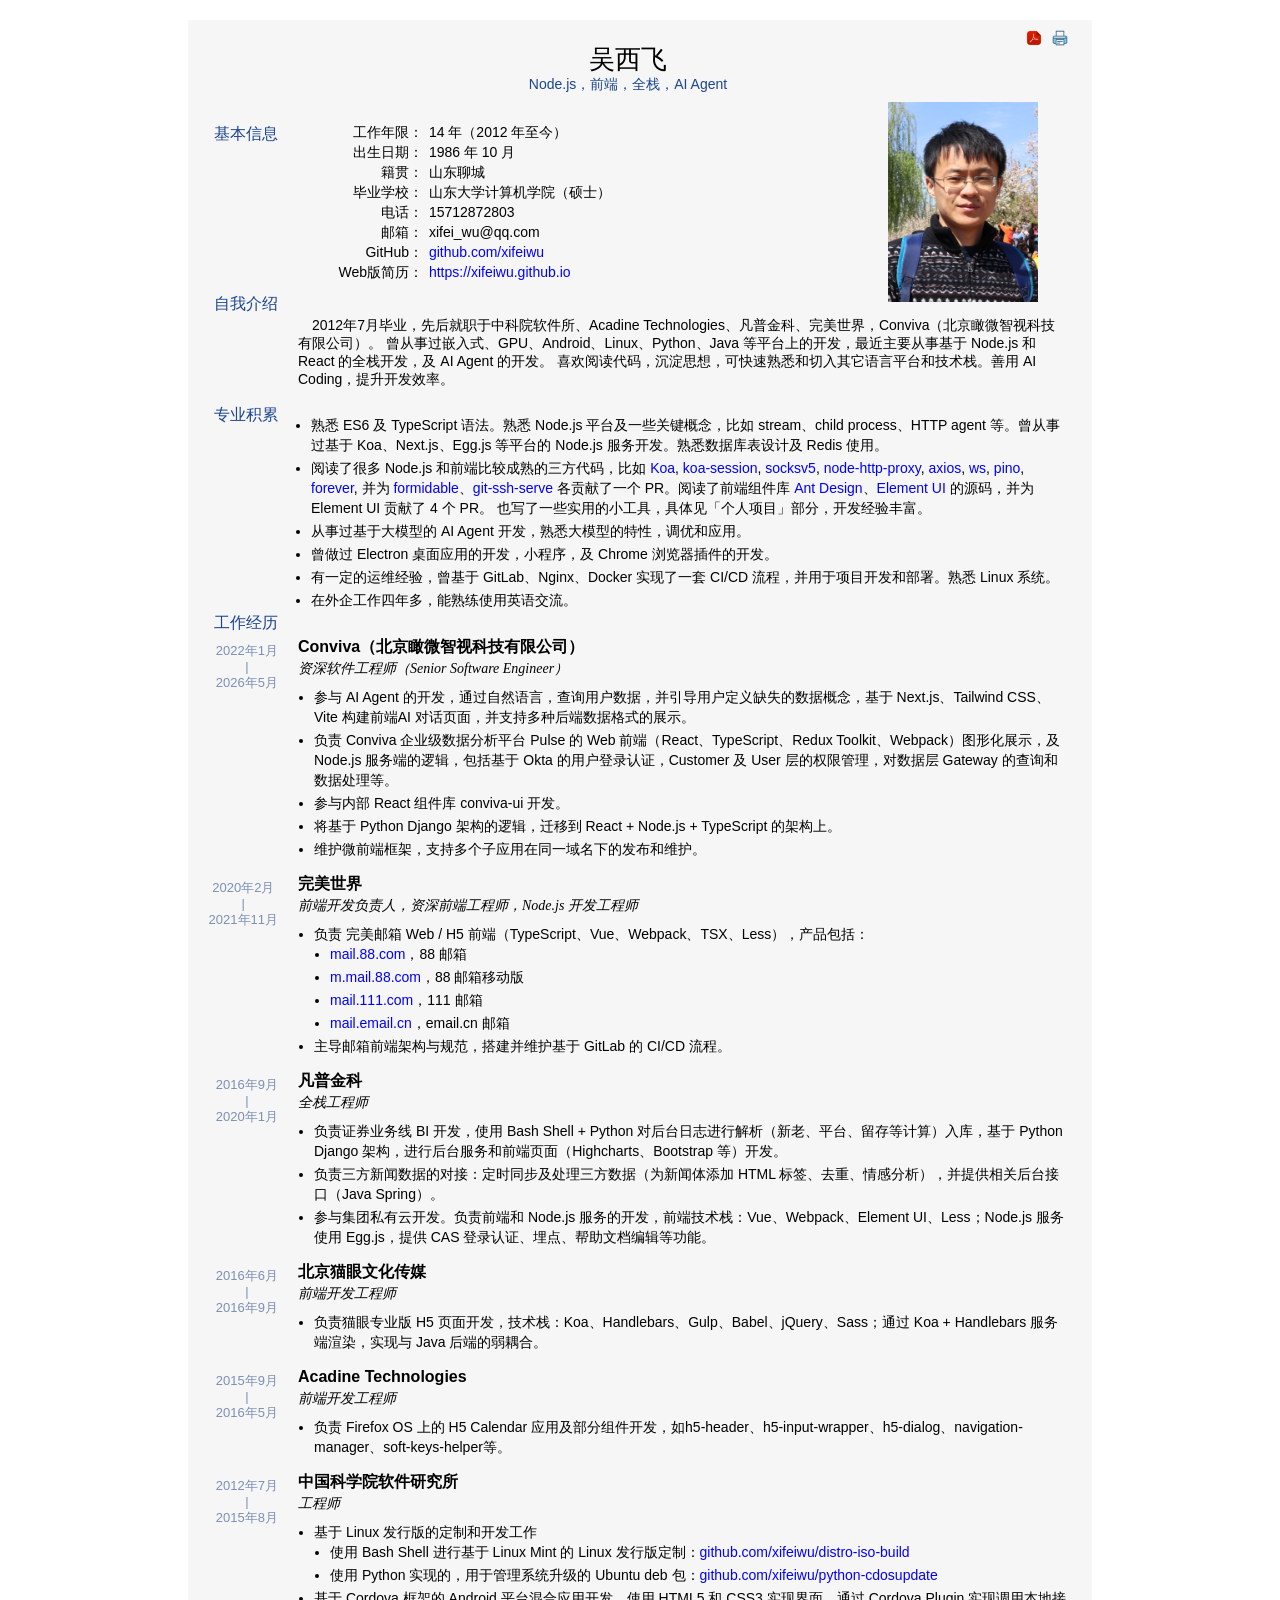
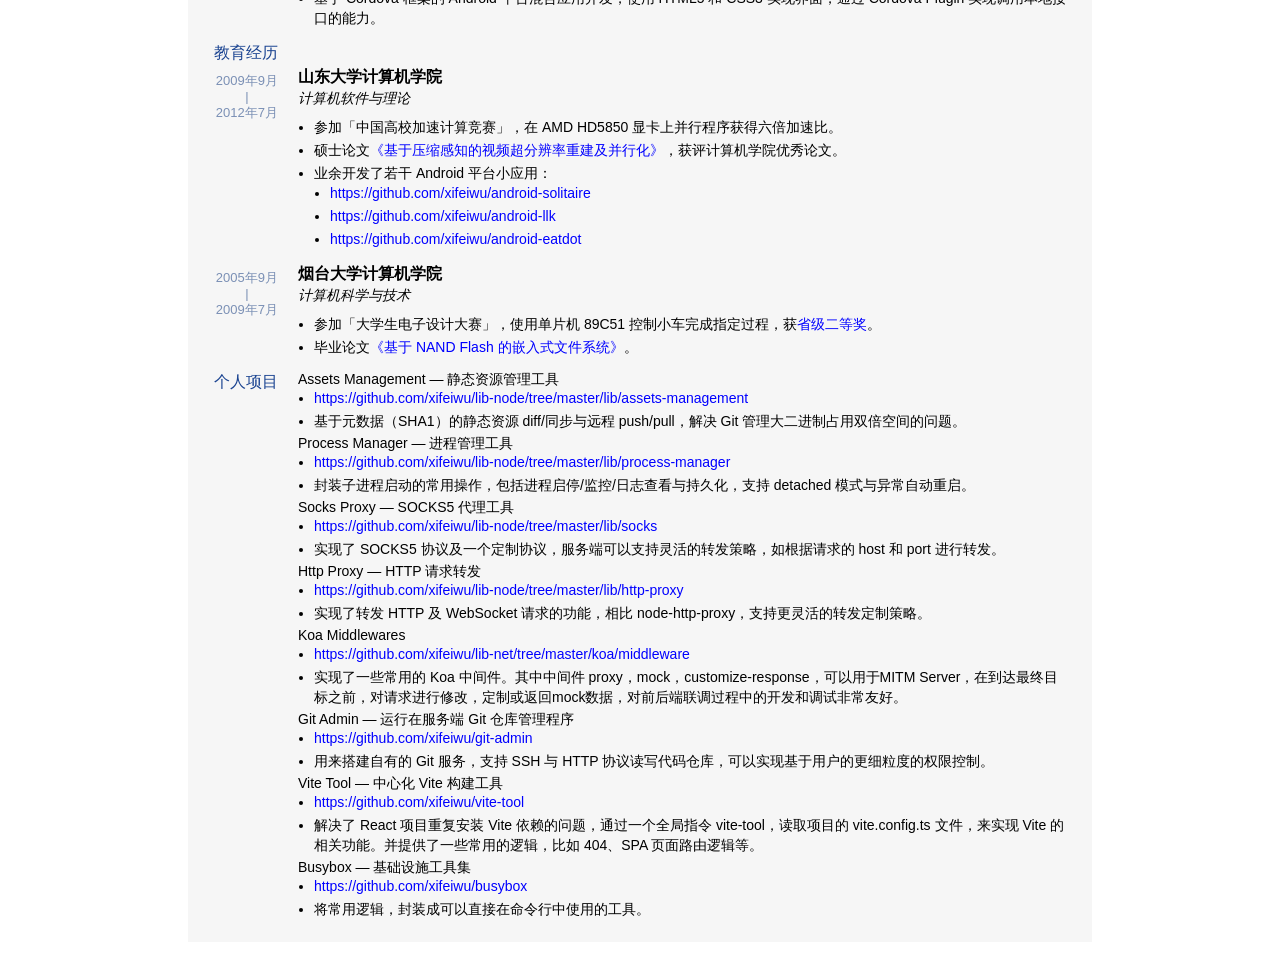
==== commit 7bfb6107: "fix agent description" ====
--- a/index.html
+++ b/index.html
@@ -189,8 +189,8 @@
             <div class="sub-title">资深软件工程师（Senior Software Engineer）</div>
             <ul class="list">
               <li>
-                参与 AI Agent 的开发，熟悉大模型调优，基于 Next.js、Tailwind CSS、Vite 构建前端AI
-                对话页面，并支持多种后端数据格式的展示。
+                参与 AI Agent 的开发，通过自然语言，查询用户数据，并引导用户定义缺失的数据概念，基于
+                Next.js、Tailwind CSS、Vite 构建前端AI 对话页面，并支持多种后端数据格式的展示。
               </li>
               <li>
                 负责 <strong>Conviva</strong> 企业级数据分析平台 <strong>Pulse</strong> 的 Web
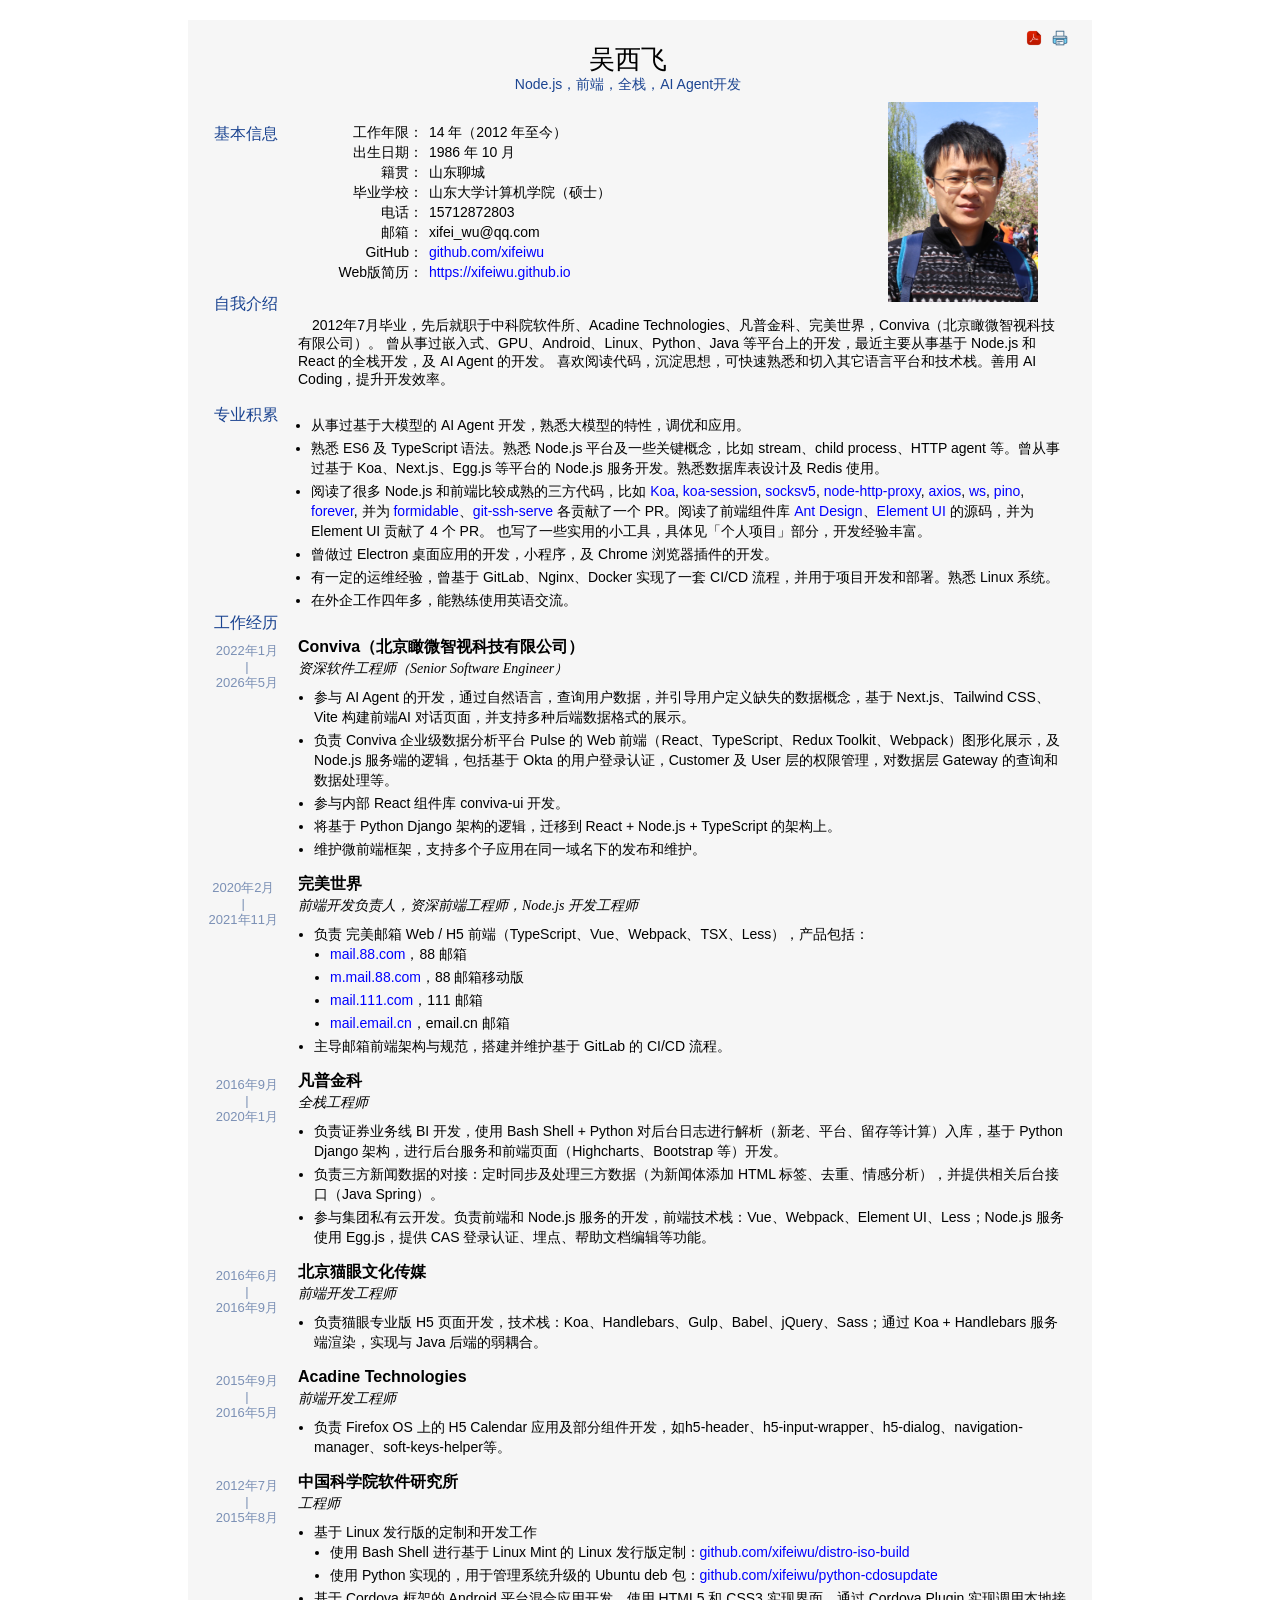
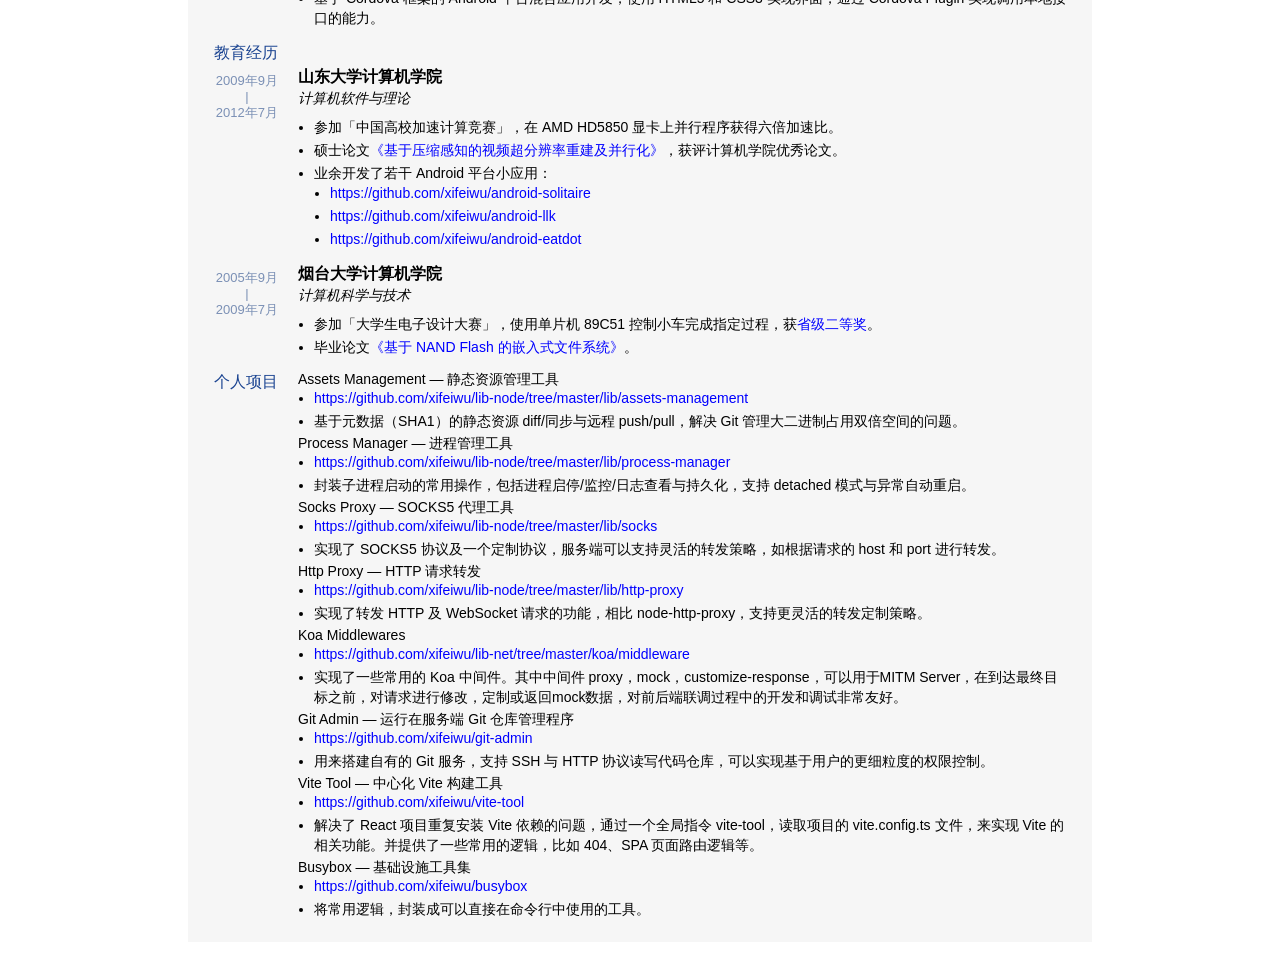
==== commit 2ef9fbd3: "AI Agent have higher priority" ====
--- a/index.html
+++ b/index.html
@@ -24,7 +24,7 @@
       </div>
       <section class="first-glance">
         <div class="name">吴西飞</div>
-        <div class="role">Node.js，前端，全栈，AI Agent</div>
+        <div class="role">Node.js，前端，全栈，AI Agent开发</div>
       </section>
       <section class="general-info layout">
         <h1 class="left">基本信息</h1>
@@ -106,6 +106,7 @@
           <h1 class="left">专业积累</h1>
           <div class="right" style="position: relative; top: 12px; left: -3px">
             <ul>
+              <li>从事过基于大模型的 AI Agent 开发，熟悉大模型的特性，调优和应用。</li>
               <li>
                 <span
                   >熟悉 ES6 及 TypeScript 语法。熟悉 Node.js 平台及一些关键概念，比如 stream、child
@@ -157,7 +158,6 @@
                 >
                 也写了一些实用的小工具，具体见「个人项目」部分，开发经验丰富。
               </li>
-              <li>从事过基于大模型的 AI Agent 开发，熟悉大模型的特性，调优和应用。</li>
               <li>曾做过 Electron 桌面应用的开发，小程序，及 Chrome 浏览器插件的开发。</li>
               <li>
                 有一定的运维经验，曾基于 GitLab、Nginx、Docker 实现了一套 CI/CD
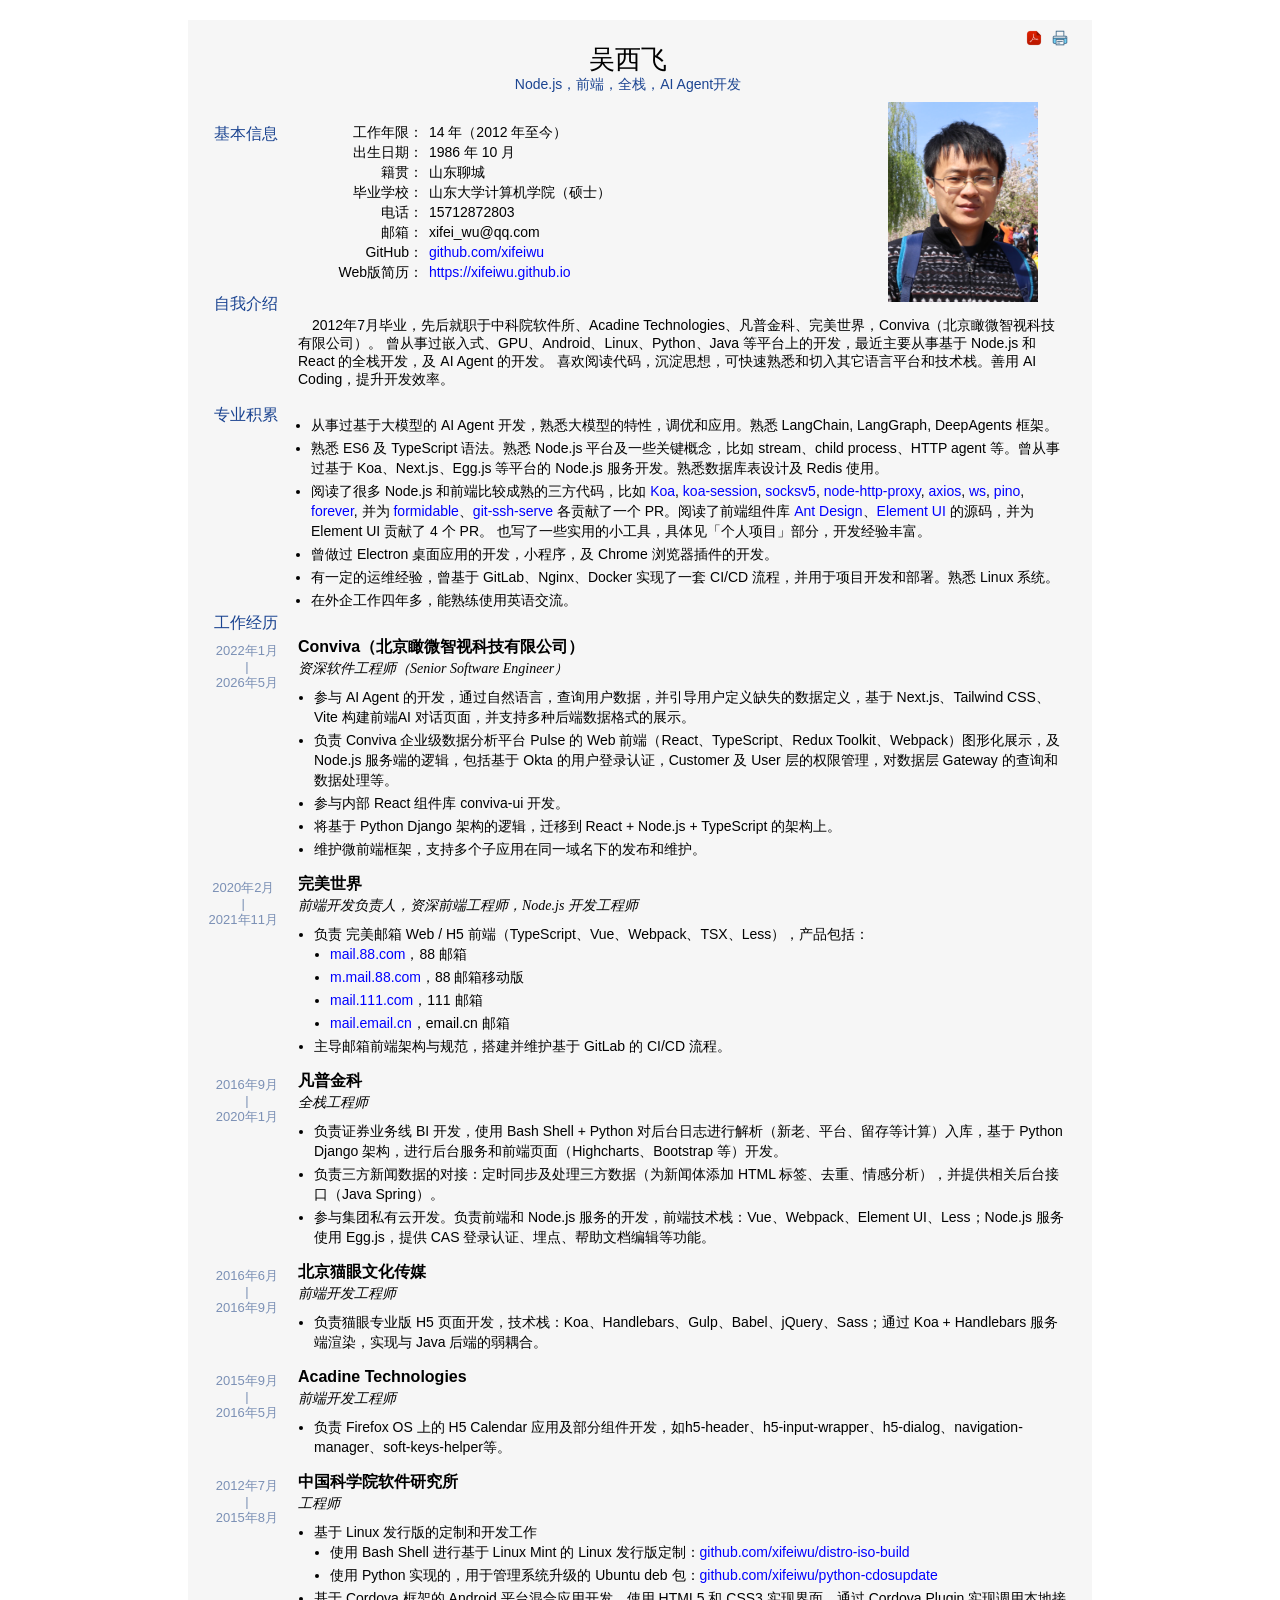
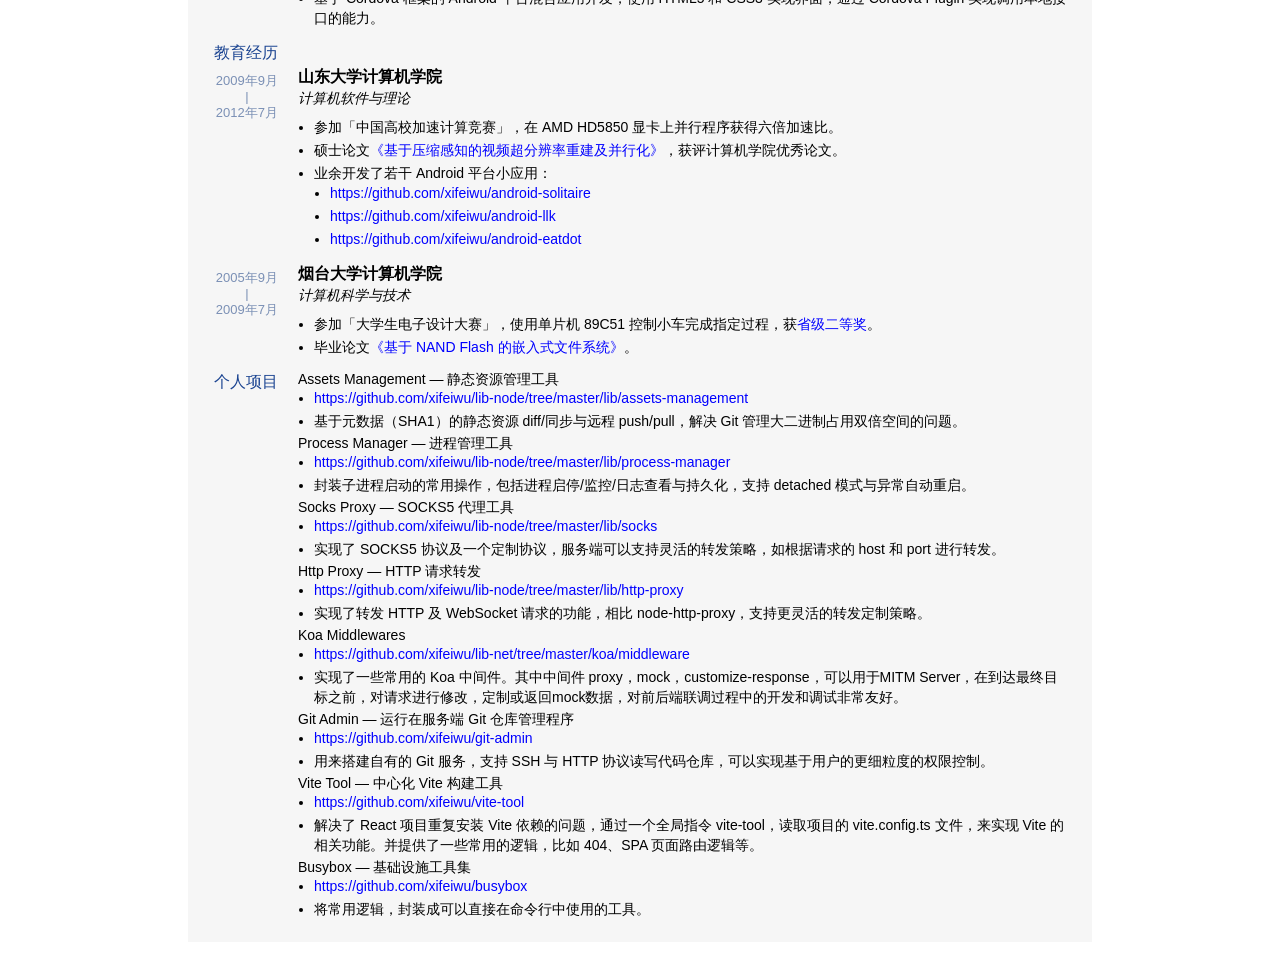
==== commit 63d18a04: "Familiar with LangChain, LangGraph, DeepAgents frameworks" ====
--- a/index.html
+++ b/index.html
@@ -106,7 +106,10 @@
           <h1 class="left">专业积累</h1>
           <div class="right" style="position: relative; top: 12px; left: -3px">
             <ul>
-              <li>从事过基于大模型的 AI Agent 开发，熟悉大模型的特性，调优和应用。</li>
+              <li>
+                从事过基于大模型的 AI Agent 开发，熟悉大模型的特性，调优和应用。熟悉 LangChain, LangGraph,
+                DeepAgents 框架。
+              </li>
               <li>
                 <span
                   >熟悉 ES6 及 TypeScript 语法。熟悉 Node.js 平台及一些关键概念，比如 stream、child
@@ -189,7 +192,7 @@
             <div class="sub-title">资深软件工程师（Senior Software Engineer）</div>
             <ul class="list">
               <li>
-                参与 AI Agent 的开发，通过自然语言，查询用户数据，并引导用户定义缺失的数据概念，基于
+                参与 AI Agent 的开发，通过自然语言，查询用户数据，并引导用户定义缺失的数据定义，基于
                 Next.js、Tailwind CSS、Vite 构建前端AI 对话页面，并支持多种后端数据格式的展示。
               </li>
               <li>
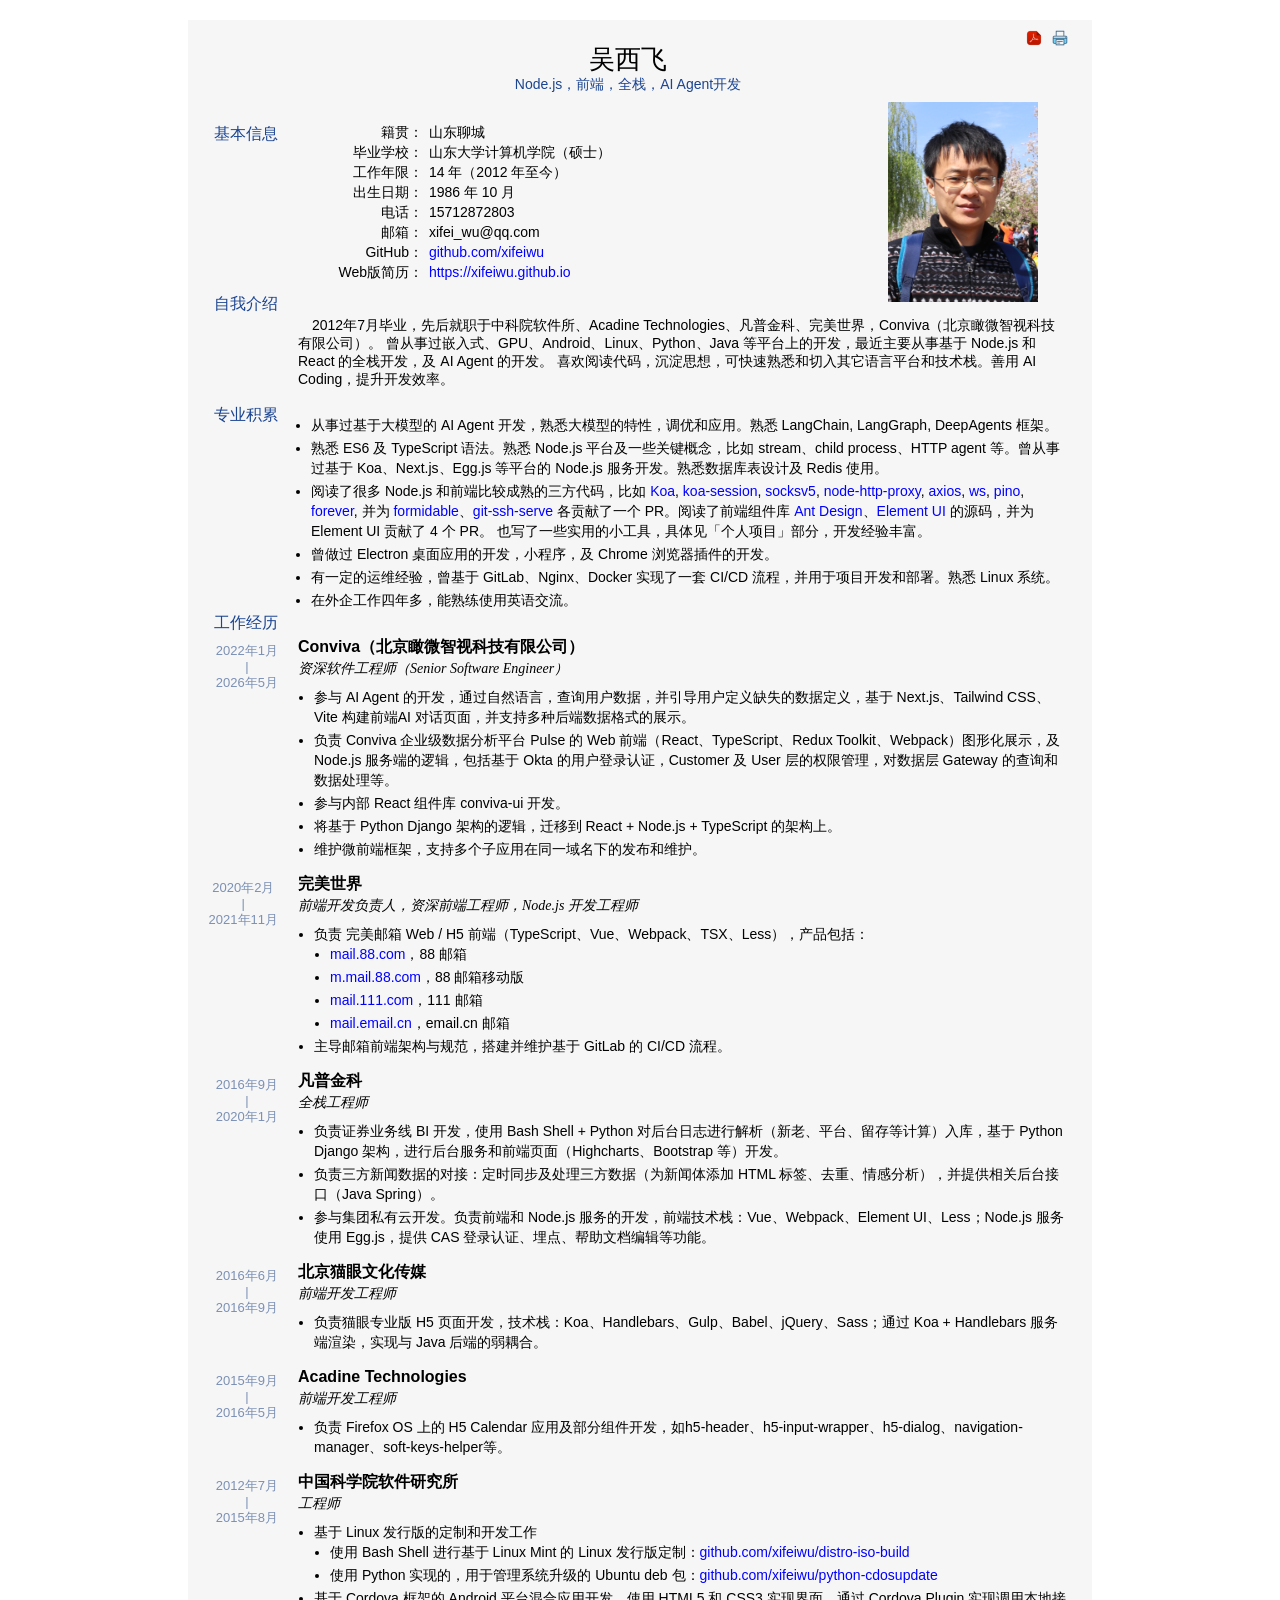
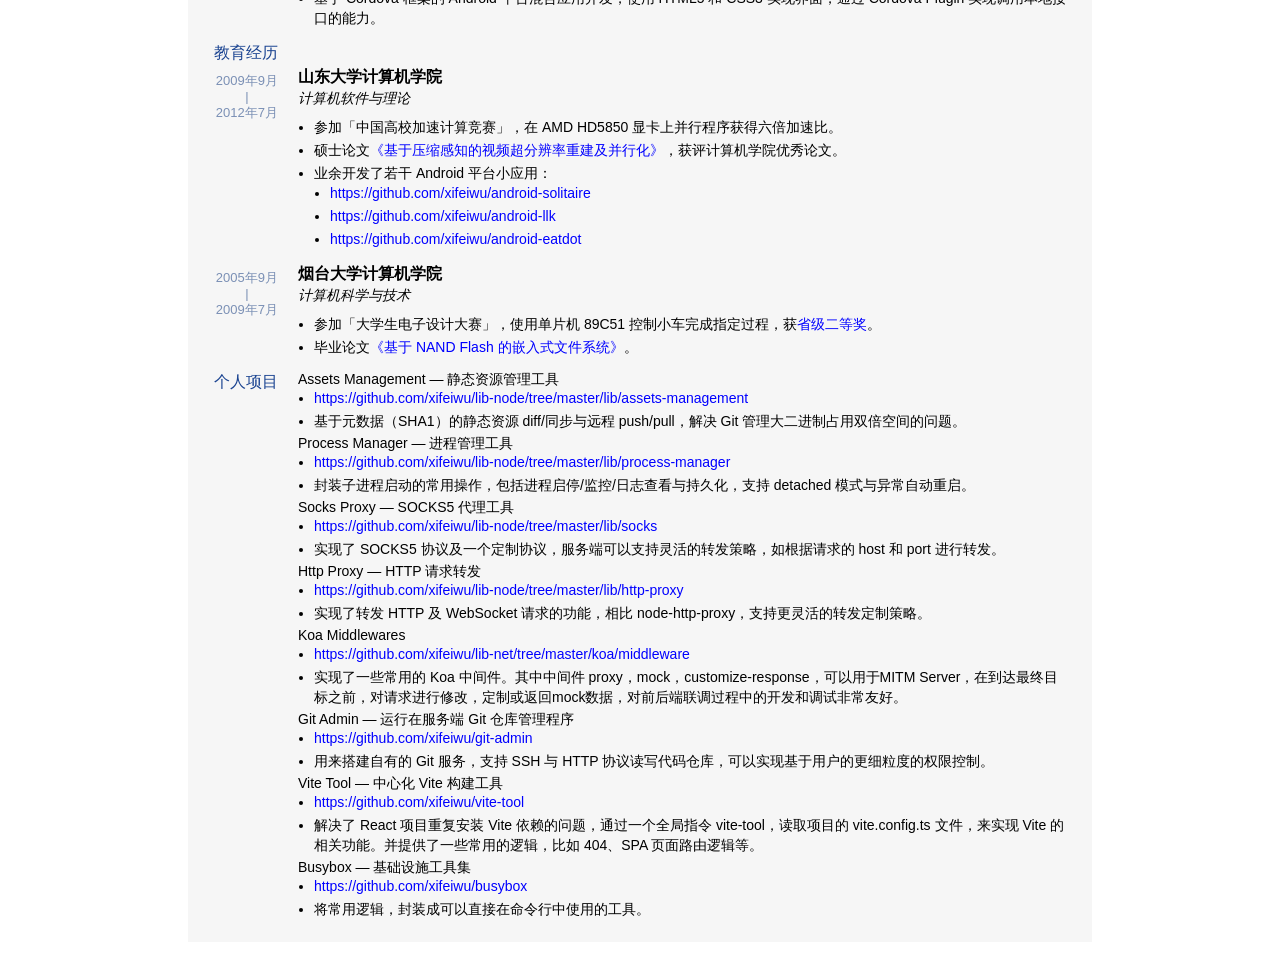
==== commit d9e20189: "twist sequence" ====
--- a/index.html
+++ b/index.html
@@ -30,20 +30,20 @@
         <h1 class="left">基本信息</h1>
         <div class="right info-list">
           <div>
+            <span class="key">籍贯：</span>
+            <span class="value">山东聊城</span>
+          </div>
+          <div>
+            <span class="key">毕业学校：</span>
+            <span class="value">山东大学计算机学院（硕士）</span>
+          </div>
+          <div>
             <span class="key">工作年限：</span>
             <span class="value">14 年（2012 年至今）</span>
           </div>
           <div>
             <span class="key">出生日期：</span>
             <span class="value">1986 年 10 月</span>
-          </div>
-          <div>
-            <span class="key">籍贯：</span>
-            <span class="value">山东聊城</span>
-          </div>
-          <div>
-            <span class="key">毕业学校：</span>
-            <span class="value">山东大学计算机学院（硕士）</span>
           </div>
           <div>
             <span class="key">电话：</span>
